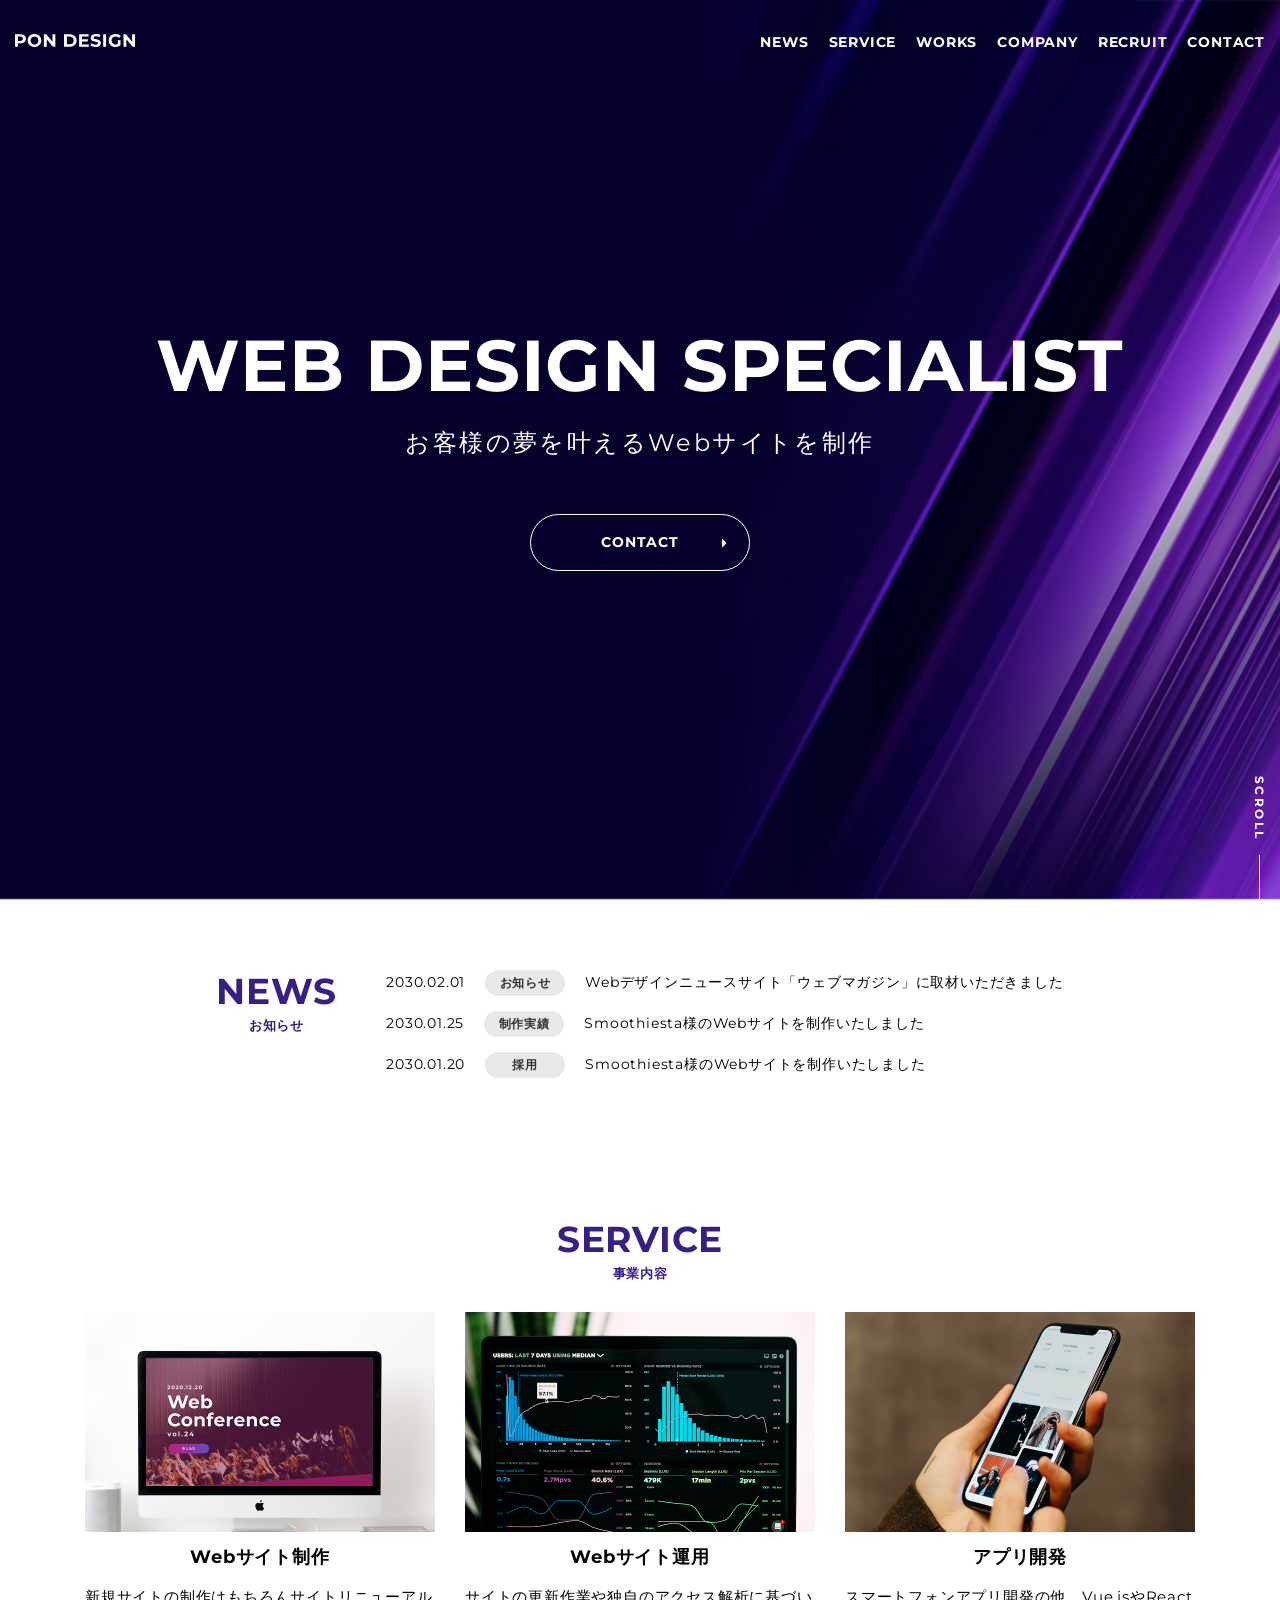
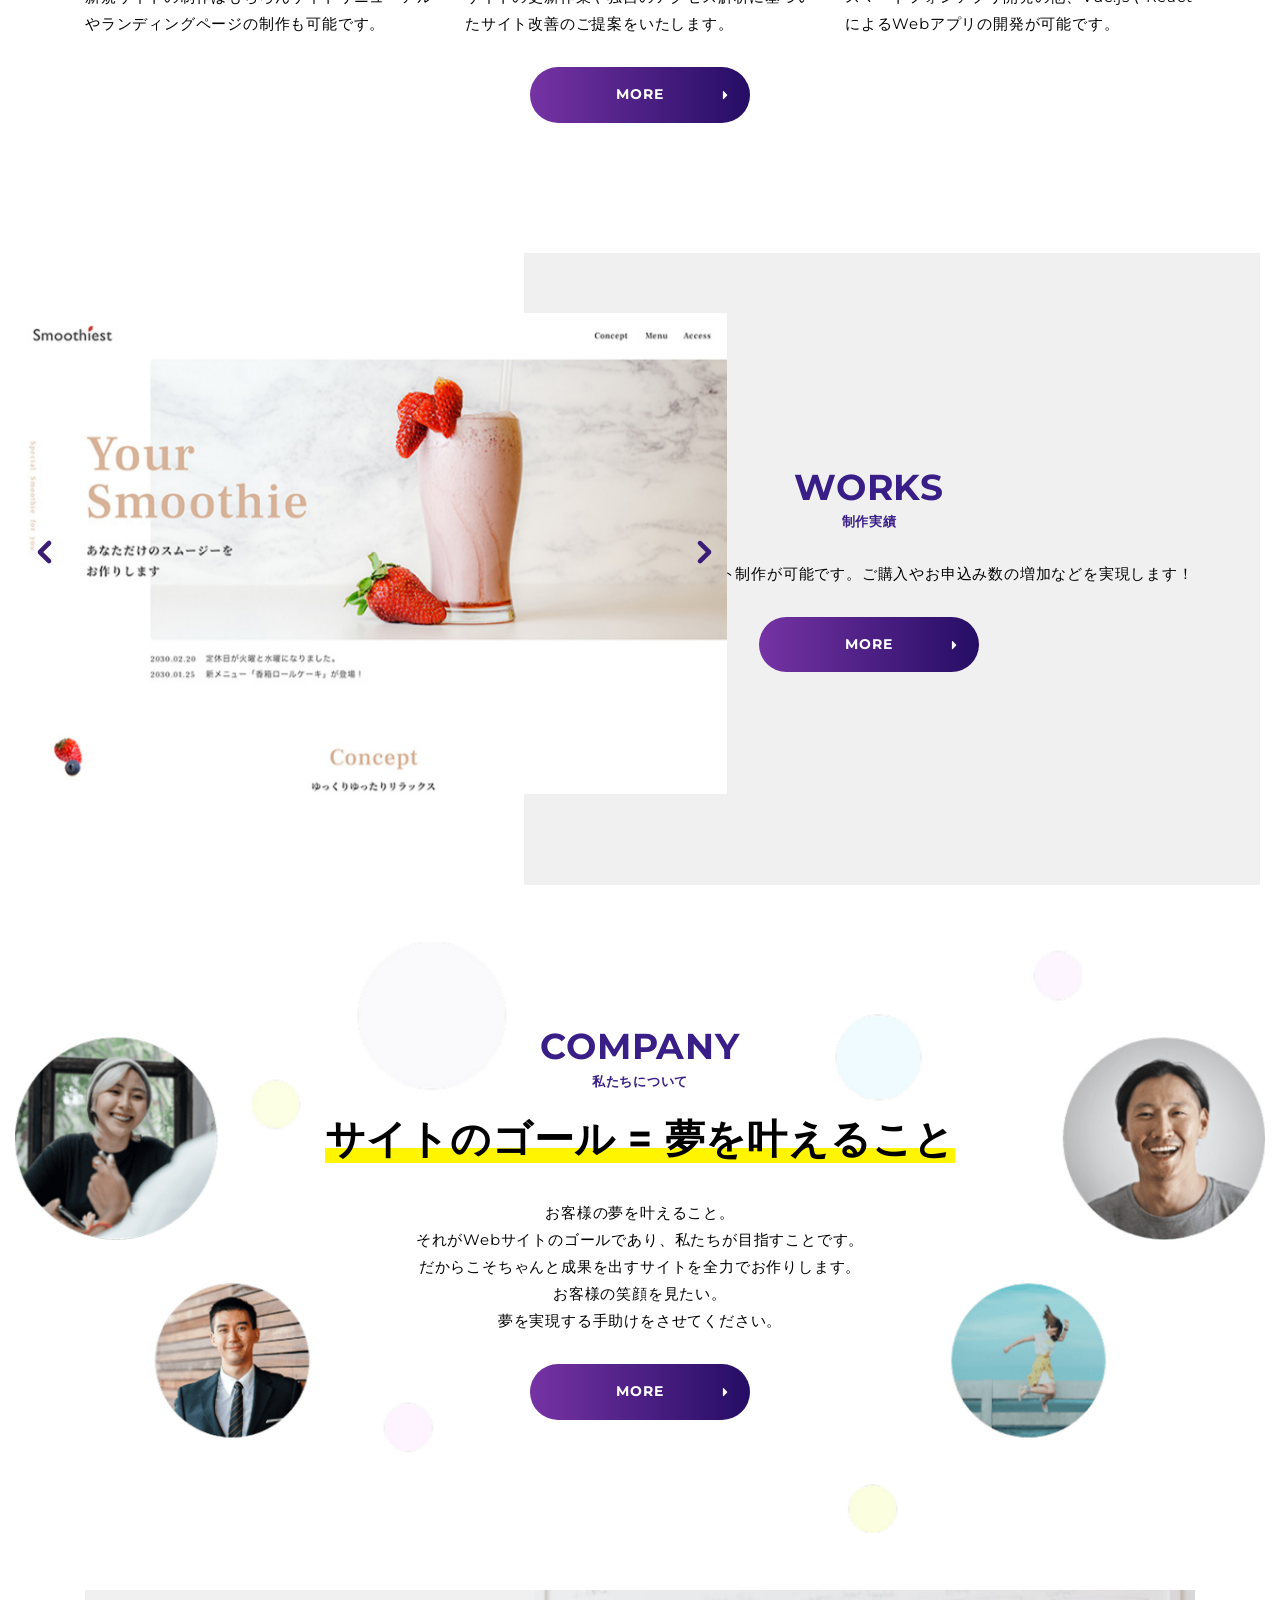
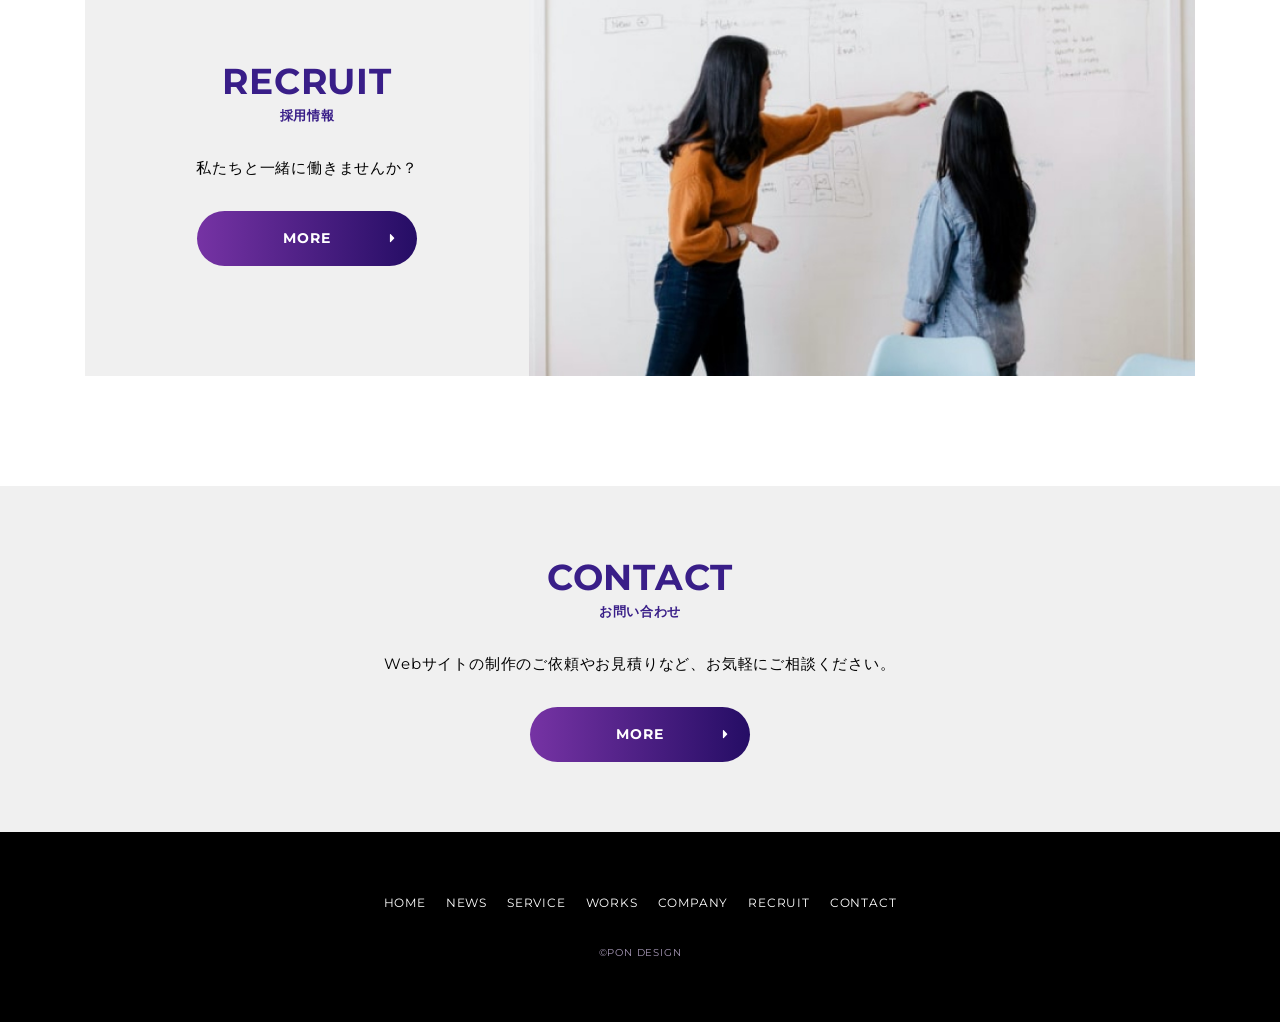
==== index.html @ a24e7101 "first commit" ====
<!DOCTYPE html>
<html lang="ja">

<head>
    <meta charset="UTF-8">
    <meta name="viewport" content="width=device-width, initial-scale=1.0">
    <title>Document</title>
    <link rel="preconnect" href="https://fonts.googleapis.com">
    <link rel="preconnect" href="https://fonts.gstatic.com" crossorigin>
    <link href="https://fonts.googleapis.com/css2?family=Montserrat:ital,wght@0,100..900;1,100..900&display=swap"
        rel="stylesheet">
    <link rel="stylesheet" href="css/style.css">
    <link rel="stylesheet" href="https://cdn.jsdelivr.net/npm/swiper@11/swiper-bundle.min.css">
</head>

<body>
    <header class="p-header l-header">
        <div class="p-header__inner l-inner">
            <div class="p-header__content">
                <div class="p-header__logo">
                    <h1 class="p-logo"><a class="p-logo__link" href="index.html"><img class="p-logo__img"
                                src="img/icon/logo.svg" alt="pon design"></a></h1>
                </div>
                <div class="p-header__global-nav">
                    <nav class="p-header-nav">
                        <ul class="p-header-nav__list">
                            <li class="p-header-nav__item"><a href="" class="p-header-nav__link">news</a></li>
                            <li class="p-header-nav__item"><a href="" class="p-header-nav__link">service</a></li>
                            <li class="p-header-nav__item"><a href="" class="p-header-nav__link">works</a></li>
                            <li class="p-header-nav__item"><a href="" class="p-header-nav__link">company</a></li>
                            <li class="p-header-nav__item"><a href="" class="p-header-nav__link">recruit</a></li>
                            <li class="p-header-nav__item"><a href="" class="p-header-nav__link">contact</a></li>
                        </ul>
                    </nav>
                </div>
                <button type="button" class="c-btn-menu js-btn-menu">
                    <span class="c-btn-menu__line"></span>
                </button>
            </div>
        </div>
    </header>
    <main class="l-content">
        <section class="p-fv">
            <div class="p-fv__inner">
                <h2 class="p-fv__title">web design specialist</h2>
                <p class="p-fv__desc">お客様の夢を叶える<br class="u-sp-only">Webサイトを制作</p>
                <div class="p-fv__link"><a class="c-btn" href="contact.html">contact</a></div>
            </div>
            <span class="p-fv__scroll">scroll</span>
        </section>
        <section class="p-news l-section">
            <div class="p-news__inner l-inner">
                <div class="p-news__heading">
                    <h2 class="c-title-primary">
                        news
                        <span class="c-title-primary__sub">お知らせ</span>
                    </h2>
                </div>
                <ul class="p-news__list">
                    <li class="p-news__item">
                        <a href="news-detail.html" class="p-news__link">
                            <div class="p-news__meta">
                                <time datetime="2030-02-01" class="p-news__time">2030.02.01</time>
                                <span class="p-news__category">お知らせ</span>
                            </div>
                            <h3 class="p-news__title">Webデザインニュースサイト「ウェブマガジン」に取材いただきました</h3>
                        </a>
                    </li>
                    <li class="p-news__item">
                        <a href="news-detail.html" class="p-news__link">
                            <div class="p-news__meta">
                                <time datetime="2030-02-01" class="p-news__time">2030.01.25</time>
                                <span class="p-news__category">制作実績</span>
                            </div>
                            <h3 class="p-news__title">Smoothiesta様のWebサイトを制作いたしました</h3>
                        </a>
                    </li>
                    <li class="p-news__item">
                        <a href="news-detail.html" class="p-news__link">
                            <div class="p-news__meta">
                                <time datetime="2030-02-01" class="p-news__time">2030.01.20</time>
                                <span class="p-news__category">採用</span>
                            </div>
                            <h3 class="p-news__title">Smoothiesta様のWebサイトを制作いたしました</h3>
                        </a>
                    </li>
                </ul>
            </div>
        </section>
        <section class="p-service l-section">
            <div class="p-service__inner l-inner">
                <div class="p-service__heading">
                    <h2 class="c-title-primary">
                        service
                        <span class="c-title-primary__sub">事業内容</span>
                    </h2>
                </div>
                <ul class="p-service__list">
                    <li class="p-service__item">
                        <a href="service-detail.html" class="p-service__link">
                            <div class="p-service__thumb">
                                <img class="c-img p-service__img" src="img/photo/service01.jpg"
                                    alt="制作したWEBサイトが表示されたデスクトップパソコン" width="350" height="220">
                            </div>
                            <div class="p-service__body">
                                <h3 class="p-service__title">Webサイト制作</h3>
                                <p class="p-service__desc">新規サイトの制作はもちろんサイトリニューアルやランディングページの制作も可能です。</p>
                            </div>
                        </a>
                    </li>
                    <li class="p-service__item">
                        <a href="service-detail.html" class="p-service__link">
                            <div class="p-service__thumb">
                                <img class="c-img p-service__img" src="img/photo/service02.jpg"
                                    alt="アクセス解析のグラフやデータが表示された画面" width="350" height="220">
                            </div>
                            <div class="p-service__body">
                                <h3 class="p-service__title">Webサイト運用</h3>
                                <p class="p-service__desc">サイトの更新作業や独自のアクセス解析に基づいたサイト改善のご提案をいたします。</p>
                            </div>
                        </a>
                    </li>
                    <li class="p-service__item">
                        <a href="service-detail.html" class="p-service__link">
                            <div class="p-service__thumb">
                                <img class="c-img p-service__img" src="img/photo/service03.jpg"
                                    alt="スマートフォンでアプリを操作している手元" width="350" height="220">
                            </div>
                            <div class="p-service__body">
                                <h3 class="p-service__title">アプリ開発</h3>
                                <p class="p-service__desc">スマートフォンアプリ開発の他、Vue.jsやReactによるWebアプリの開発が可能です。</p>
                            </div>
                        </a>
                    </li>
                </ul>
                <div class="u-flex-center u-mt-30">
                    <a href="service-list.html" class="c-btn">more</a>
                </div>
            </div>
        </section>
        <section class="p-works l-section">
            <div class="p-works__inner l-inner">
                <div class="p-works__slider-container">
                    <div class="swiper p-works__slider">
                        <div class="swiper-wrapper">
                            <div class="swiper-slide p-works__slide">
                                <img src="img/photo/works-slide01.jpg" alt="スムージストというスムージー専門店のWebサイトのトップページ"
                                    class="c-img p-works__img" width="750" height="510">
                            </div>
                            <div class="swiper-slide p-works__slide">
                                <img src="img/photo/works-slide02.jpg"
                                    alt="総柄のシャツを着用した女性モデルのビジュアルが大きく写る、ラミナというファッションブランド「LAMINA」のWEBサイトのトップページ画面"
                                    class="c-img p-works__img" width="750" height="510">
                            </div>
                            <div class="swiper-slide p-works__slide">
                                <img src="img/photo/works-slide03.jpg" alt="Web Conferenceというイベントの広告サイトの制作実績画面"
                                    class="c-img p-works__img" width="750" height="510">
                            </div>
                        </div>
                        <div class="swiper-button-prev p-works__arrow p-works__arrow--prev"></div>
                        <div class="swiper-button-next p-works__arrow p-works__arrow--next"></div>
                    </div>
                </div>
                <div class="p-works__content">
                    <div class="p-works__content-inner">
                        <div class=" p-works__heading">
                            <h2 class="c-title-primary">
                                works
                                <span class="c-title-primary__sub">制作実績</span>
                            </h2>
                        </div>
                        <div class="p-works__body">
                            <p class="p-works__desc">様々なジャンルのWebサイト制作が可能です。ご購入やお申込み数の増加などを実現します！</p>
                            <div class="u-flex-center u-mt-30">
                                <a href="works-list.html" class="c-btn">more</a>
                            </div>
                        </div>
                    </div>
                </div>
            </div>
        </section>
        <section class="p-company l-section--lg">
            <div class="p-company__inner l-inner--wide">
                <div class="p-company__heading">
                    <h2 class="c-title-primary">company
                        <span class="c-title-primary__sub">私たちについて</span>
                    </h2>
                </div>
                <p class="p-company__goal">サイトのゴール =<br class="u-sp-only"> 夢を叶えること</p>
                <p class="p-company__desc">
                    お客様の夢を叶えること。<br>それがWebサイトのゴールであり、<br class="u-sp-only">私たちが目指すことです。<br>だからこそちゃんと成果を出すサイトを<br
                        class="u-sp-only">全力でお作りします。<br>お客様の笑顔を見たい。<br>夢を実現する手助けをさせてください。
                </p>
                <div class="u-flex-center u-mt-30">
                    <a href="company.html" class="c-btn">more</a>
                </div>
            </div>
        </section>
        <section class="p-recruit l-section">
            <div class="p-recruit__inner l-inner">
                <div class="p-recruit__thumb">
                    <img src="img/photo/recruit.jpg" alt="二人の女性がホワイトボードに書かれているものを見ながら話し合っている" class="c-img" width="345"
                        height="200">
                </div>
                <div class="p-recruit__content">
                    <div class="p-recruit__heading">
                        <h2 class="c-title-primary">
                            recruit
                            <span class="c-title-primary__sub">採用情報</span>
                        </h2>
                    </div>
                    <p class="p-recruit__desc">私たちと一緒に働きませんか？</p>
                    <div class="u-flex-center u-mt-30">
                        <a href="company.html" class="c-btn">more</a>
                    </div>
                </div>
            </div>
        </section>
        <section class="p-contact l-section--lg">
            <div class="p-contact__inner l-inner">
                <div class="p-contact__heading">
                    <h2 class="c-title-primary">
                        contact
                        <span class="c-title-primary__sub">お問い合わせ</span>
                    </h2>
                </div>
                <p class="p-contact__desc">Webサイトの制作のご依頼やお見積りなど、お気軽にご相談ください。</p>
                <div class="u-flex-center u-mt-30">
                    <a href="contact.html" class="c-btn">more</a>
                </div>
            </div>
        </section>
    </main>
    <footer class="p-footer l-footer">
        <div class="p-footer__inner l-inner">
            <nav class="p-footer-nav">
                <ul class="p-footer-nav__list">
                    <li class="p-footer-nav__item"><a href="index.html" class="p-footer-nav__link">home</a></li>
                    <li class="p-footer-nav__item"><a href="news-list.html" class="p-footer-nav__link">news</a></li>
                    <li class="p-footer-nav__item"><a href="service-list.html" class="p-footer-nav__link">service</a>
                    </li>
                    <li class="p-footer-nav__item"><a href="works-list.html" class="p-footer-nav__link">works</a>
                    </li>
                    <li class="p-footer-nav__item"><a href="company.html" class="p-footer-nav__link">company</a>
                    </li>
                    <li class="p-footer-nav__item"><a href="recruit.html" class="p-footer-nav__link">recruit</a>
                    </li>
                    <li class="p-footer-nav__item"><a href="contact.html" class="p-footer-nav__link">contact</a>
                    </li>
                </ul>
            </nav>
            <small class="p-footer__copyright">&copy;pon design</small>
        </div>
    </footer>
    <button type="button" class="c-btn-top js-btn-top"></button>
    <script src="https://code.jquery.com/jquery-3.7.1.min.js"
        integrity="sha256-/JqT3SQfawRcv/BIHPThkBvs0OEvtFFmqPF/lYI/Cxo=" crossorigin="anonymous"></script>
    <script src="https://cdn.jsdelivr.net/npm/swiper@11/swiper-bundle.min.js"></script>
    <script src="js/script.js"></script>
</body>

</html>
---- css/style.css ----
@charset "UTF-8";
.p-fv__scroll::after {
  animation: scroll-line 2.5s cubic-bezier(0.25, 1, 0.5, 1) infinite;
}

@keyframes scroll-line {
  0% {
    clip-path: inset(0 0 100% 0); /* 0%：上端に縮んでいる状態 */
  }
  40% {
    clip-path: inset(0 0 0 0); /* 40%：下まで完全に伸びきった状態 */
  }
  80% {
    clip-path: inset(100% 0 0 0); /* 80%：上の端から追いかけるように消える */
  }
  100% {
    clip-path: inset(100% 0 0 0); /* 100%：次のループまでの静止時間 */
  }
}
body {
  font-family: "Montserrat", "Hiragino Kaku Gothic ProN", "ヒラギノ角ゴ ProN W3", "Helvetica Neue", Arial, sans-serif;
  font-weight: 400;
  letter-spacing: 0.05em;
  overflow-x: hidden;
  box-sizing: border-box;
}

/*! destyle.css v4.0.1 | MIT License | https://github.com/nicolas-cusan/destyle.css */
/* Reset box-model and set borders */
/* ============================================ */
*,
::before,
::after {
  box-sizing: border-box;
  border-style: solid;
  border-width: 0;
  min-width: 0;
}

/* Document */
/* ============================================ */
/**
 * 1. Correct the line height in all browsers.
 * 2. Prevent adjustments of font size after orientation changes in iOS.
 * 3. Remove gray overlay on links for iOS.
 */
html {
  line-height: 1.15; /* 1 */
  -webkit-text-size-adjust: 100%; /* 2 */
  -webkit-tap-highlight-color: transparent; /* 3*/
}

/* Sections */
/* ============================================ */
/**
 * Remove the margin in all browsers.
 */
body {
  margin: 0;
}

/**
 * Render the `main` element consistently in IE.
 */
main {
  display: block;
}

/* Vertical rhythm */
/* ============================================ */
p,
table,
blockquote,
address,
pre,
iframe,
form,
figure,
dl {
  margin: 0;
}

/* Headings */
/* ============================================ */
h1,
h2,
h3,
h4,
h5,
h6 {
  font-size: inherit;
  font-weight: inherit;
  margin: 0;
}

/* Lists (enumeration) */
/* ============================================ */
ul,
ol {
  margin: 0;
  padding: 0;
  list-style: none;
}

/* Lists (definition) */
/* ============================================ */
dt {
  font-weight: bold;
}

dd {
  margin-left: 0;
}

/* Grouping content */
/* ============================================ */
/**
 * 1. Add the correct box sizing in Firefox.
 * 2. Show the overflow in Edge and IE.
 */
hr {
  box-sizing: content-box; /* 1 */
  height: 0; /* 1 */
  overflow: visible; /* 2 */
  border-top-width: 1px;
  margin: 0;
  clear: both;
  color: inherit;
}

/**
 * 1. Correct the inheritance and scaling of font size in all browsers.
 * 2. Correct the odd `em` font sizing in all browsers.
 */
pre {
  font-family: monospace, monospace; /* 1 */
  font-size: inherit; /* 2 */
}

address {
  font-style: inherit;
}

/* Text-level semantics */
/* ============================================ */
/**
 * Remove the gray background on active links in IE 10.
 */
a {
  background-color: transparent;
  text-decoration: none;
  color: inherit;
}

/**
 * 1. Remove the bottom border in Chrome 57-
 * 2. Add the correct text decoration in Chrome, Edge, IE, Opera, and Safari.
 */
abbr[title] {
  text-decoration: underline dotted; /* 2 */
}

/**
 * Add the correct font weight in Chrome, Edge, and Safari.
 */
b,
strong {
  font-weight: bolder;
}

/**
 * 1. Correct the inheritance and scaling of font size in all browsers.
 * 2. Correct the odd `em` font sizing in all browsers.
 */
code,
kbd,
samp {
  font-family: monospace, monospace; /* 1 */
  font-size: inherit; /* 2 */
}

/**
 * Add the correct font size in all browsers.
 */
small {
  font-size: 80%;
}

/**
 * Prevent `sub` and `sup` elements from affecting the line height in
 * all browsers.
 */
sub,
sup {
  font-size: 75%;
  line-height: 0;
  position: relative;
  vertical-align: baseline;
}

sub {
  bottom: -0.25em;
}

sup {
  top: -0.5em;
}

/* Replaced content */
/* ============================================ */
/**
 * Prevent vertical alignment issues.
 */
svg,
img,
embed,
object,
iframe {
  vertical-align: bottom;
}

/* Forms */
/* ============================================ */
/**
 * Reset form fields to make them styleable.
 * 1. Make form elements stylable across systems iOS especially.
 * 2. Inherit text-transform from parent.
 */
button,
input,
optgroup,
select,
textarea {
  -webkit-appearance: none; /* 1 */
  appearance: none;
  vertical-align: middle;
  color: inherit;
  font: inherit;
  background: transparent;
  padding: 0;
  margin: 0;
  border-radius: 0;
  text-align: inherit;
  text-transform: inherit; /* 2 */
}

/**
 * Correct cursors for clickable elements.
 */
button,
[type=button],
[type=reset],
[type=submit] {
  cursor: pointer;
}

button:disabled,
[type=button]:disabled,
[type=reset]:disabled,
[type=submit]:disabled {
  cursor: default;
}

/**
 * Improve outlines for Firefox and unify style with input elements & buttons.
 */
:-moz-focusring {
  outline: auto;
}

select:disabled {
  opacity: inherit;
}

/**
 * Remove padding
 */
option {
  padding: 0;
}

/**
 * Reset to invisible
 */
fieldset {
  margin: 0;
  padding: 0;
  min-width: 0;
}

legend {
  padding: 0;
}

/**
 * Add the correct vertical alignment in Chrome, Firefox, and Opera.
 */
progress {
  vertical-align: baseline;
}

/**
 * Remove the default vertical scrollbar in IE 10+.
 */
textarea {
  overflow: auto;
}

/**
 * Correct the cursor style of increment and decrement buttons in Chrome.
 */
[type=number]::-webkit-inner-spin-button,
[type=number]::-webkit-outer-spin-button {
  height: auto;
}

/**
 * Correct the outline style in Safari.
 */
[type=search] {
  outline-offset: -2px; /* 1 */
}

/**
 * Remove the inner padding in Chrome and Safari on macOS.
 */
[type=search]::-webkit-search-decoration {
  -webkit-appearance: none;
}

/**
 * 1. Correct the inability to style clickable types in iOS and Safari.
 * 2. Fix font inheritance.
 */
::-webkit-file-upload-button {
  -webkit-appearance: button; /* 1 */
  font: inherit; /* 2 */
}

/**
 * Fix appearance for Firefox
 */
[type=number] {
  -moz-appearance: textfield;
}

/**
 * Clickable labels
 */
label[for] {
  cursor: pointer;
}

/* Interactive */
/* ============================================ */
/*
 * Add the correct display in Edge, IE 10+, and Firefox.
 */
details {
  display: block;
}

/*
 * Add the correct display in all browsers.
 */
summary {
  display: list-item;
}

/*
 * Remove outline for editable content.
 */
[contenteditable]:focus {
  outline: auto;
}

/* Tables */
/* ============================================ */
/**
1. Correct table border color inheritance in all Chrome and Safari.
*/
table {
  border-color: inherit; /* 1 */
  border-collapse: collapse;
}

caption {
  text-align: left;
}

td,
th {
  vertical-align: top;
  padding: 0;
}

th {
  text-align: left;
  font-weight: bold;
}

.l-header {
  position: fixed;
  top: 0;
  right: 0;
  left: 0;
  z-index: 10;
  padding: 0.75rem 0;
  background-color: transparent;
  transition: background-color 0.3s ease;
}
@media screen and (min-width: 1024px) {
  .l-header {
    padding: 1.875rem 0;
  }
}
.l-header.is-scrolled {
  background-color: #21054D;
}

.l-footer {
  padding: 3.75rem 0;
  background-color: #000;
}

.l-inner {
  width: min(100% - 1.875rem, 69.375rem);
  margin: 0 auto;
}
.l-inner--wide {
  width: min(100% - 1.875rem, 81.25rem);
  margin: 0 auto;
}

.l-section {
  padding: 2.5rem 0;
}
@media screen and (min-width: 1024px) {
  .l-section {
    padding: 4.375rem 0;
  }
}
.l-section--lg {
  padding: 3.75rem 0;
}
@media screen and (min-width: 1024px) {
  .l-section--lg {
    padding: 4.375rem 0;
  }
}

.c-btn-menu {
  display: flex;
  position: relative;
  align-items: center;
  z-index: 999;
  cursor: pointer;
  background-color: transparent;
  width: 40px;
  height: 40px;
}
@media screen and (min-width: 1024px) {
  .c-btn-menu {
    display: none;
  }
}
.c-btn-menu__line {
  display: block;
  position: relative;
  background-clip: content-box;
  background-color: #fff;
  padding: 0 0.3125rem;
  width: 100%;
  height: 2px;
}
.c-btn-menu__line::before, .c-btn-menu__line::after {
  position: absolute;
  right: 5px;
  left: 5px;
  background-color: #fff;
  height: 2px;
  content: "";
}
.c-btn-menu__line::before {
  top: -8px;
}
.c-btn-menu__line::after {
  bottom: -8px;
}

.c-btn-menu.is-active .c-btn-menu__line {
  background-color: transparent;
}
.c-btn-menu.is-active .c-btn-menu__line::before {
  top: 0;
  transform: rotate(45deg);
}
.c-btn-menu.is-active .c-btn-menu__line::after {
  bottom: 0;
  transform: rotate(-45deg);
}

.c-btn {
  display: block;
  position: relative;
  border-radius: 50px;
  padding: 1.125rem 0;
  width: 220px;
  font-weight: 700;
  font-size: 0.875rem;
  line-height: 1.4;
  text-align: center;
  text-transform: uppercase;
  color: #fff;
  background-image: linear-gradient(to right, #7633A4, #250D65);
}
.c-btn::after {
  position: absolute;
  top: 50%;
  right: 21px;
  transform: translateY(-50%);
  background-image: url(../../../img/icon/right-arrow.svg);
  background-repeat: no-repeat;
  width: 8.41px;
  height: 20px;
  content: "";
}

.c-title-primary {
  display: flex;
  flex-direction: column;
  gap: 0.1875rem;
  margin-bottom: 1.875rem;
  color: #391E88;
  font-weight: 700;
  font-size: 1.875rem;
  line-height: 1.2;
  text-align: center;
  text-transform: uppercase;
}
@media screen and (min-width: 1024px) {
  .c-title-primary {
    font-size: 2.25rem;
    line-height: 1.2;
    letter-spacing: 0.02em;
    gap: 0.3125rem;
  }
}
.c-title-primary__sub {
  font-weight: 700;
  font-size: 0.8125rem;
  line-height: 1.2;
}

.c-img {
  width: 100%;
  height: 100%;
  object-fit: cover;
  vertical-align: middle;
}

.c-btn-top {
  position: fixed;
  bottom: 0.625rem;
  right: 1.25rem;
  z-index: 1;
  width: 3.125rem;
  height: 3.125rem;
  background-color: #ffffff;
  border-radius: 50%;
  border: none;
  cursor: pointer;
  box-shadow: 0 2px 8px rgba(0, 0, 0, 0.15);
  background-image: url(../../../img/icon/solid_arrow-up_15px.svg);
  background-repeat: no-repeat;
  background-position: center;
  opacity: 0;
  visibility: hidden;
  transform: translateY(0.625rem);
  transition: opacity 0.3s, visibility 0.3s, transform 0.3s;
}
.c-btn-top.is-show {
  opacity: 1;
  visibility: visible;
  transform: translateY(0);
}
.c-btn-top:hover {
  transform: translateY(-0.1875rem);
  box-shadow: 0 4px 12px rgba(0, 0, 0, 0.2);
}

.p-fv {
  position: relative;
  background-image: url(../../../img/photo/hero.jpg);
  background-size: cover;
  background-repeat: no-repeat;
  padding-left: 1.875rem;
  min-height: 100dvh;
  color: #fff;
  display: flex;
  justify-content: center;
  align-items: center;
}
@media screen and (min-width: 1024px) {
  .p-fv {
    background-image: url(../../../img/photo/hero-cp.jpg);
    padding: 0rem;
  }
}
.p-fv__inner {
  display: flex;
  justify-content: center;
  align-items: center;
  flex-direction: column;
}
.p-fv__title {
  font-weight: bold;
  font-size: 2.5rem;
  line-height: 1.1;
  text-transform: uppercase;
}
@media screen and (min-width: 1024px) {
  .p-fv__title {
    font-size: 4.5rem;
    line-height: 1;
  }
}
.p-fv__desc {
  margin-top: 1.25rem;
  margin-bottom: 1.875rem;
  font-size: 1rem;
  line-height: 1.8;
  letter-spacing: 0.1em;
}
@media screen and (min-width: 1024px) {
  .p-fv__desc {
    font-size: 1.5rem;
    line-height: 1.8;
    margin-bottom: 3.125rem;
  }
}
.p-fv__link .c-btn {
  border: 1px solid white;
  background-image: none;
}
.p-fv__scroll {
  position: absolute;
  right: 15px;
  bottom: 60px;
  font-weight: bold;
  font-size: 0.75rem;
  line-height: 1;
  letter-spacing: 0.2em;
  writing-mode: vertical-lr;
  text-transform: uppercase;
}
.p-fv__scroll::after {
  content: "";
  position: absolute;
  top: calc(100% + 15px);
  right: 5px;
  width: 1px;
  height: 50px;
  background-color: #fff;
}

.p-news__inner {
  width: min(100% - 1.875rem, 53.0625rem);
}
@media screen and (min-width: 1024px) {
  .p-news__inner {
    display: flex;
    justify-content: center;
    gap: 3.125rem;
  }
}
.p-news__list {
  display: flex;
  flex-direction: column;
  gap: 1.875rem;
}
@media screen and (min-width: 1024px) {
  .p-news__list {
    gap: 0.9375rem;
  }
}
@media screen and (min-width: 1024px) {
  .p-news__link {
    display: flex;
    gap: 1.25rem;
  }
}
.p-news__meta {
  display: flex;
  align-items: center;
  gap: 1.3125rem;
  margin-bottom: 0.3125rem;
}
@media screen and (min-width: 1024px) {
  .p-news__meta {
    margin-bottom: 0;
    gap: 1.25rem;
  }
}
.p-news__time {
  font-weight: 400;
  font-size: 0.875rem;
  line-height: 1.8;
}
.p-news__category {
  display: flex;
  justify-content: center;
  align-items: center;
  border-radius: 20px;
  background-color: #e8e8e8;
  width: 5rem;
  height: 1.5rem;
  color: #333333;
  font-weight: 700;
  font-size: 0.6875rem;
  line-height: 1.8;
}
@media screen and (min-width: 1024px) {
  .p-news__category {
    height: 1.625rem;
    font-size: 0.75rem;
    line-height: 1.8;
  }
}
.p-news__title {
  font-size: 0.875rem;
  line-height: 1.8;
}

.p-service__list {
  display: grid;
  grid-template-columns: repeat(1, 1fr);
  gap: 2.5rem;
}
@media screen and (min-width: 768px) {
  .p-service__list {
    gap: 1.875rem;
    grid-template-columns: repeat(2, 1fr);
  }
}
@media screen and (min-width: 1024px) {
  .p-service__list {
    grid-template-columns: repeat(3, 1fr);
  }
}
.p-service__thumb {
  aspect-ratio: 350/220;
  width: 100%;
  overflow: hidden;
}
.p-service__title {
  margin-top: 0.9375rem;
  margin-bottom: 0.625rem;
  font-weight: 700;
  font-size: 1.125rem;
  line-height: 1.2;
  text-align: center;
}
@media screen and (min-width: 1024px) {
  .p-service__title {
    font-size: 1.125rem;
    line-height: 1.2;
    margin-bottom: 0.9375rem;
  }
}
.p-service__desc {
  font-size: 0.875rem;
  line-height: 1.7857142857;
}
@media screen and (min-width: 1024px) {
  .p-service__desc {
    font-size: 0.9375rem;
    line-height: 1.8;
  }
}

.p-works {
  padding-top: 1.875rem;
  padding-bottom: 0;
}
@media screen and (min-width: 768px) {
  .p-works {
    padding-top: 3.75rem;
    padding-bottom: 2.5rem;
  }
}
.p-works__inner {
  width: min(100% - 2.5rem, 81.25rem);
}
@media screen and (min-width: 768px) {
  .p-works__inner {
    display: flex;
  }
}
.p-works__content {
  position: relative;
  z-index: 1;
  background-color: #F0F0F0;
  padding-top: 7.4125rem;
  padding-bottom: 3.778125rem;
}
@media screen and (min-width: 768px) {
  .p-works__content {
    width: 60%;
    padding: 8.75rem 0;
    padding-right: 1.25rem;
  }
}
@media screen and (min-width: 1024px) {
  .p-works__content {
    padding: 13.3125rem 0;
    padding-right: 2.875rem;
  }
}
.p-works__content::before {
  position: absolute;
  top: 0;
  bottom: 0;
  left: 50%;
  transform: translateX(-50%);
  z-index: -1;
  background-color: #F0F0F0;
  width: 100vw;
  content: "";
}
@media screen and (min-width: 768px) {
  .p-works__content::before {
    background-color: transparent;
  }
}
.p-works__desc {
  font-size: 0.875rem;
  line-height: 1.8;
}
@media screen and (min-width: 1024px) {
  .p-works__desc {
    font-size: 0.9375rem;
    line-height: 1.8;
  }
}
.p-works__slider-container {
  position: relative;
  z-index: 2;
  margin-bottom: -5rem;
}
@media screen and (min-width: 768px) {
  .p-works__slider-container {
    width: 57.7%;
    margin-right: -12.6875rem;
    margin-top: 3.75rem;
  }
}
.p-works__slider {
  position: relative;
  aspect-ratio: 750/510;
  width: 100%;
  overflow: hidden;
}
.p-works__arrow {
  color: #3b1d75 !important;
}
.p-works__arrow::after {
  -webkit-text-stroke: 2.5px #3b1d75;
  font-weight: 900;
  font-size: 1.25rem !important;
}
.p-works__pagination {
  display: flex;
  right: 0 !important;
  bottom: -0.9375rem !important;
  left: auto !important;
  gap: 0.75rem;
  width: auto !important;
}
.p-works__pagination .swiper-pagination-bullet-active {
  background: #3b1d75 !important;
}
.p-works__pagination .swiper-pagination-bullet {
  margin: 0 !important;
  width: 0.5rem;
  height: 0.5rem;
}

.p-company {
  position: relative;
  background-image: url(../../../img/photo/company-bg-sp.png);
}
@media screen and (min-width: 1024px) {
  .p-company {
    padding-top: 6.25rem;
    padding-bottom: 8.125rem;
    background-image: none;
  }
}
.p-company::before {
  background-image: none;
}
@media screen and (min-width: 1024px) {
  .p-company::before {
    position: absolute;
    top: 0;
    right: 0;
    bottom: 0;
    left: 0;
    z-index: 0;
    margin: 0 auto;
    background-image: url(../../../img/photo/company-bg-cp.jpg);
    background-position: center;
    background-size: contain;
    background-repeat: no-repeat;
    width: min(100% - 1.875rem, 81.25rem);
    content: "";
  }
}
.p-company__inner {
  position: relative;
  z-index: 1;
  text-align: center;
}
.p-company__goal {
  display: inline;
  background: linear-gradient(transparent 70%, #FFF500 50%);
  -webkit-box-decoration-break: clone;
  font-weight: 700;
  font-size: 2rem;
  line-height: 1.5;
}
@media screen and (min-width: 1024px) {
  .p-company__goal {
    font-size: 2.5rem;
    line-height: 1;
  }
}
.p-company__desc {
  margin-top: 2.5rem;
  font-weight: 400;
  font-size: 0.875rem;
  line-height: 1.8;
}
@media screen and (min-width: 1024px) {
  .p-company__desc {
    font-size: 0.9375rem;
    line-height: 1.8;
  }
}

.p-recruit {
  padding-top: 1.875rem;
}
@media screen and (min-width: 1024px) {
  .p-recruit {
    padding-top: 2.5rem;
    padding-bottom: 6.875rem;
  }
}
@media screen and (min-width: 768px) {
  .p-recruit__inner {
    display: flex;
    flex-direction: row-reverse;
  }
}
.p-recruit__thumb {
  aspect-ratio: 345/200;
  overflow: hidden;
}
@media screen and (min-width: 768px) {
  .p-recruit__thumb {
    width: 60%;
  }
}
.p-recruit__content {
  background-color: #F0F0F0;
  padding: 4.375rem 0;
}
@media screen and (min-width: 768px) {
  .p-recruit__content {
    flex: 1;
  }
}
.p-recruit__desc {
  font-size: 0.875rem;
  line-height: 1.8;
  font-weight: 400;
  text-align: center;
}
@media screen and (min-width: 768px) {
  .p-recruit__desc {
    font-size: 0.9375rem;
    line-height: 1.8;
  }
}

.p-contact {
  background-color: #f0f0f0;
}
.p-contact__desc {
  font-size: 0.875rem;
  line-height: 1.8;
  font-weight: 400;
  text-align: center;
}
@media screen and (min-width: 1024px) {
  .p-contact__desc {
    font-size: 0.9375rem;
    line-height: 1.8;
  }
}

.p-header__inner {
  width: min(100% - 1.875rem, 86.25rem);
}
.p-header__content {
  display: flex;
  justify-content: space-between;
  align-items: center;
}
.p-header__logo {
  width: 7.5rem;
  height: 0.81rem;
}
@media screen and (min-width: 1024px) {
  .p-header__logo {
    width: 10.0575rem;
    height: 1.08625rem;
  }
}
.p-header__global-nav {
  position: fixed;
  top: 0;
  right: 0;
  bottom: 0;
  left: 0;
  transform: translateY(-100%);
  z-index: 2;
  transition: transform 0.3s ease;
}
@media screen and (min-width: 1024px) {
  .p-header__global-nav {
    position: static;
    transform: translateY(0);
  }
}
.p-header__global-nav.is-active {
  transform: translateY(0);
}

.p-logo__img {
  display: block;
}

.p-header-nav {
  display: flex;
  justify-content: center;
  align-items: center;
  background-image: linear-gradient(135deg, #7633a4, #250d65);
  background-size: cover;
  width: 100%;
  height: 100%;
}
@media screen and (min-width: 1024px) {
  .p-header-nav {
    background-image: none;
  }
}
.p-header-nav__list {
  flex-direction: column;
  gap: 1.25rem;
  color: #fff;
  display: flex;
  justify-content: center;
  align-items: center;
}
@media screen and (min-width: 1024px) {
  .p-header-nav__list {
    flex-direction: row;
  }
}
.p-header-nav__link {
  font-weight: 700;
  font-size: 1rem;
  line-height: 1.8;
  text-transform: uppercase;
}
@media screen and (min-width: 1024px) {
  .p-header-nav__link {
    font-size: 0.875rem;
    line-height: 1.8;
  }
}
.p-header-nav__link::hover {
  border-bottom: 2px solid #fff;
}

.p-footer__inner {
  width: min(100% - 3.75rem, 57.625rem);
}
.p-footer__copyright {
  display: block;
  text-align: center;
  font-size: 0.625rem;
  line-height: 1.8;
  color: #A798B7;
  text-transform: uppercase;
}

.p-footer-nav__list {
  display: flex;
  flex-wrap: wrap;
  gap: 10px;
  font-size: 0.75rem;
  line-height: 1;
  margin-bottom: 1.875rem;
  color: #fff;
  text-transform: uppercase;
}
@media screen and (min-width: 576px) {
  .p-footer-nav__list {
    justify-content: center;
  }
}
.p-footer-nav__link {
  display: inline-block;
  padding: 5px;
}

.u-flex-center {
  display: flex !important;
  justify-content: center !important;
}

.u-mt-30 {
  margin-top: 1.875rem !important;
}

.u-text-center {
  text-align: center;
}

.u-sp-only {
  display: block !important;
}
@media screen and (min-width: 768px) {
  .u-sp-only {
    display: none !important;
  }
}/*# sourceMappingURL=style.css.map */
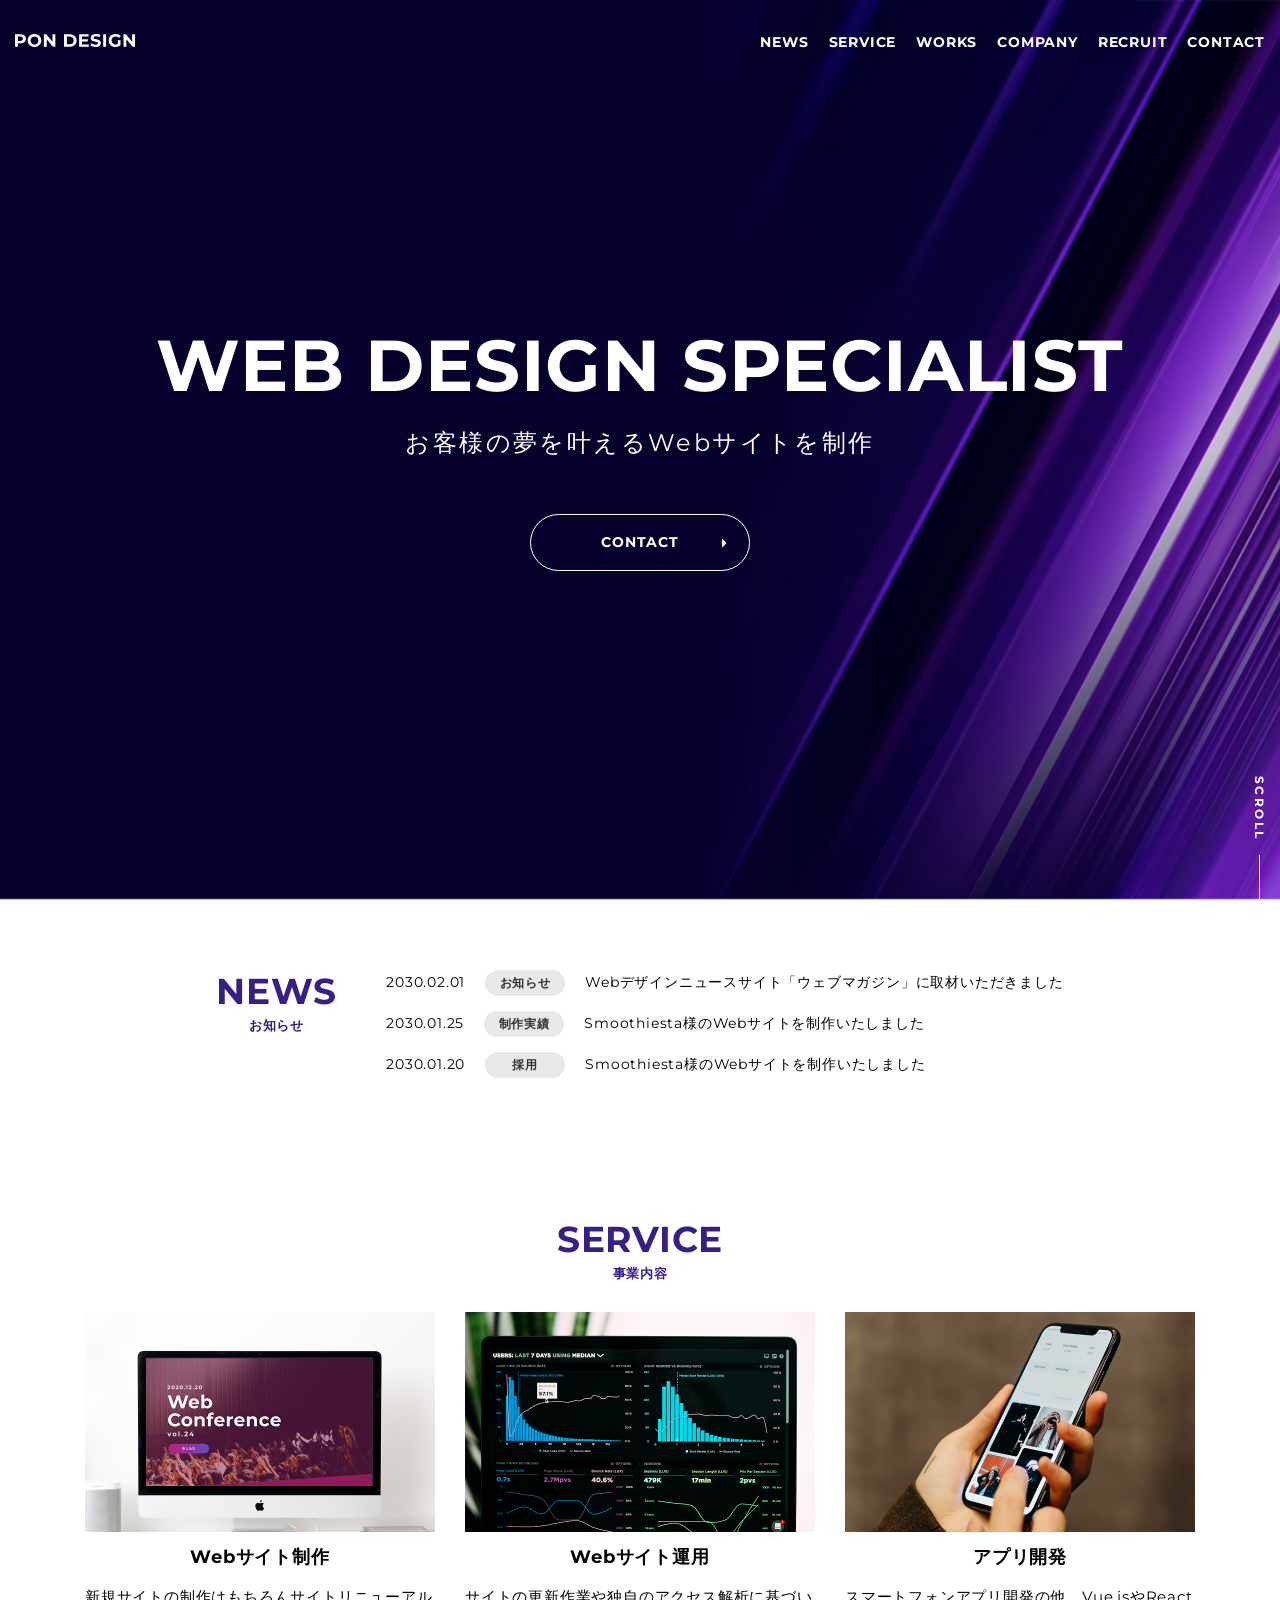
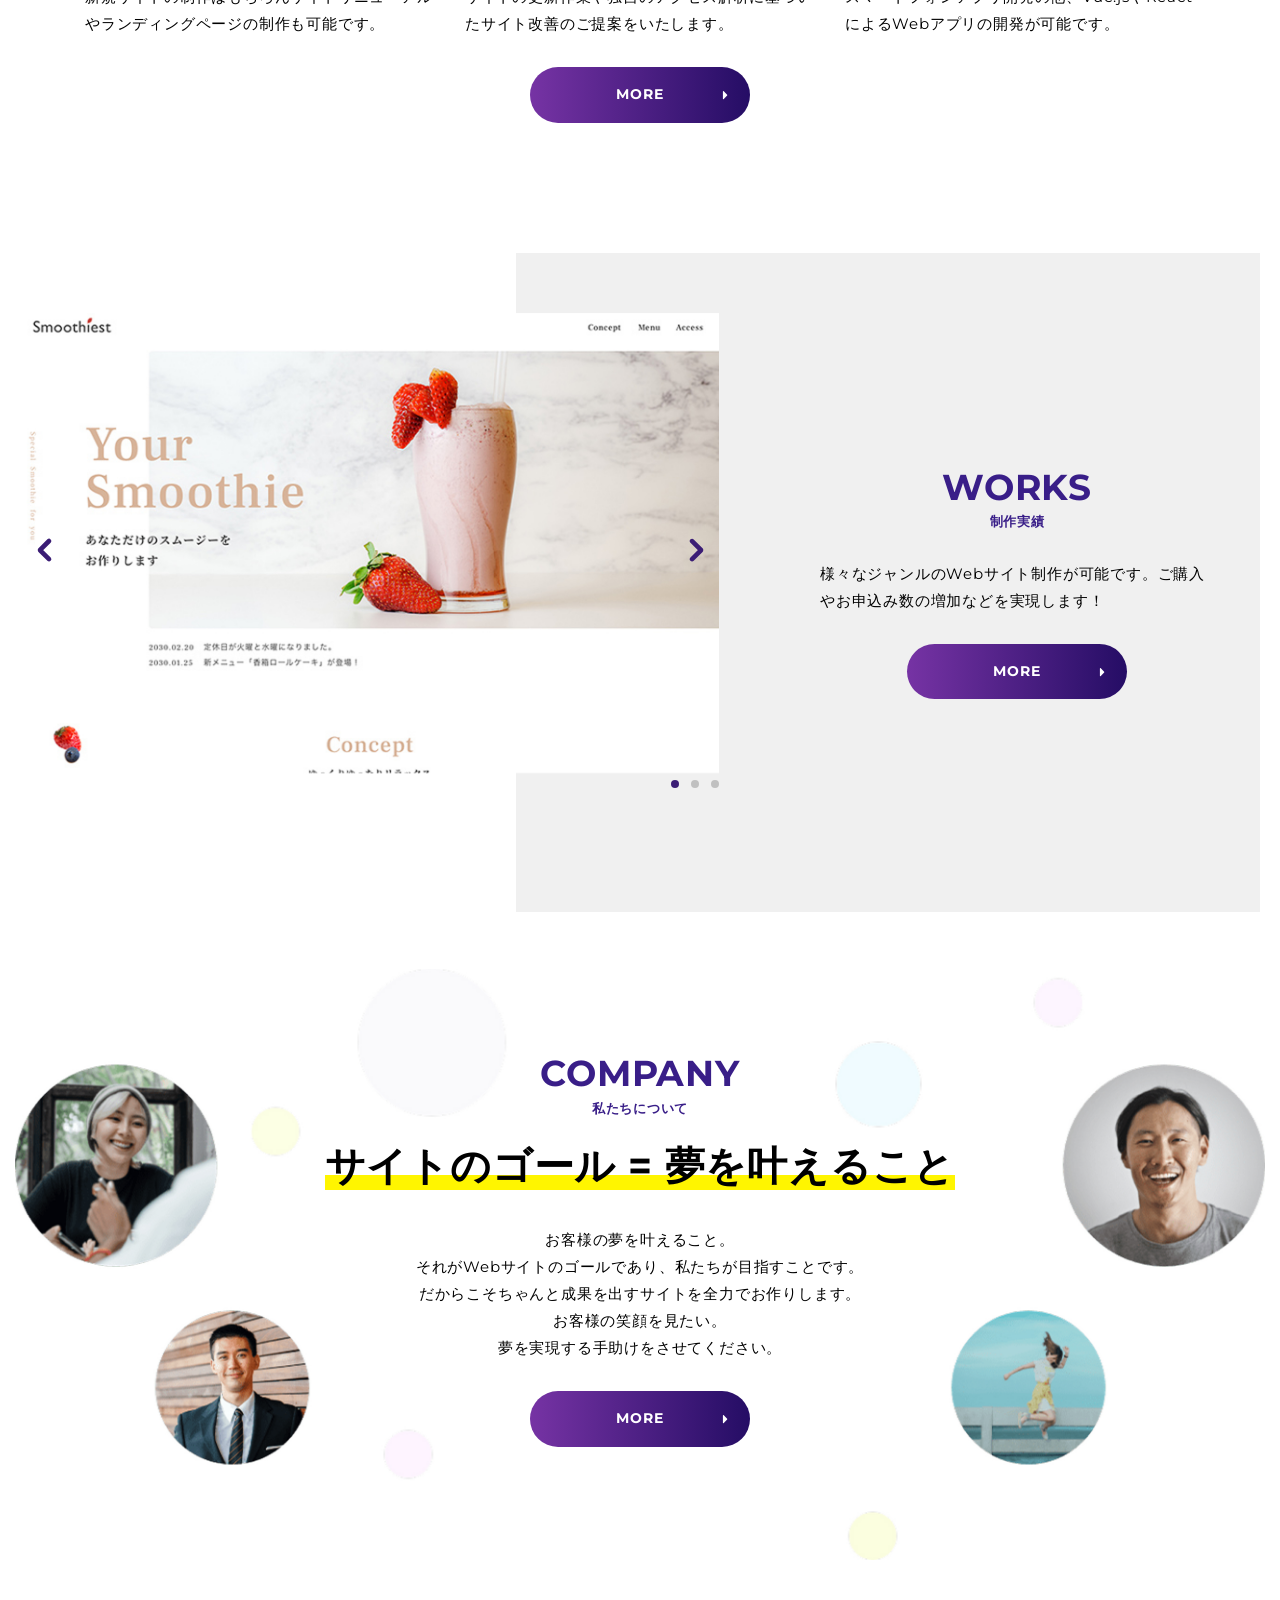
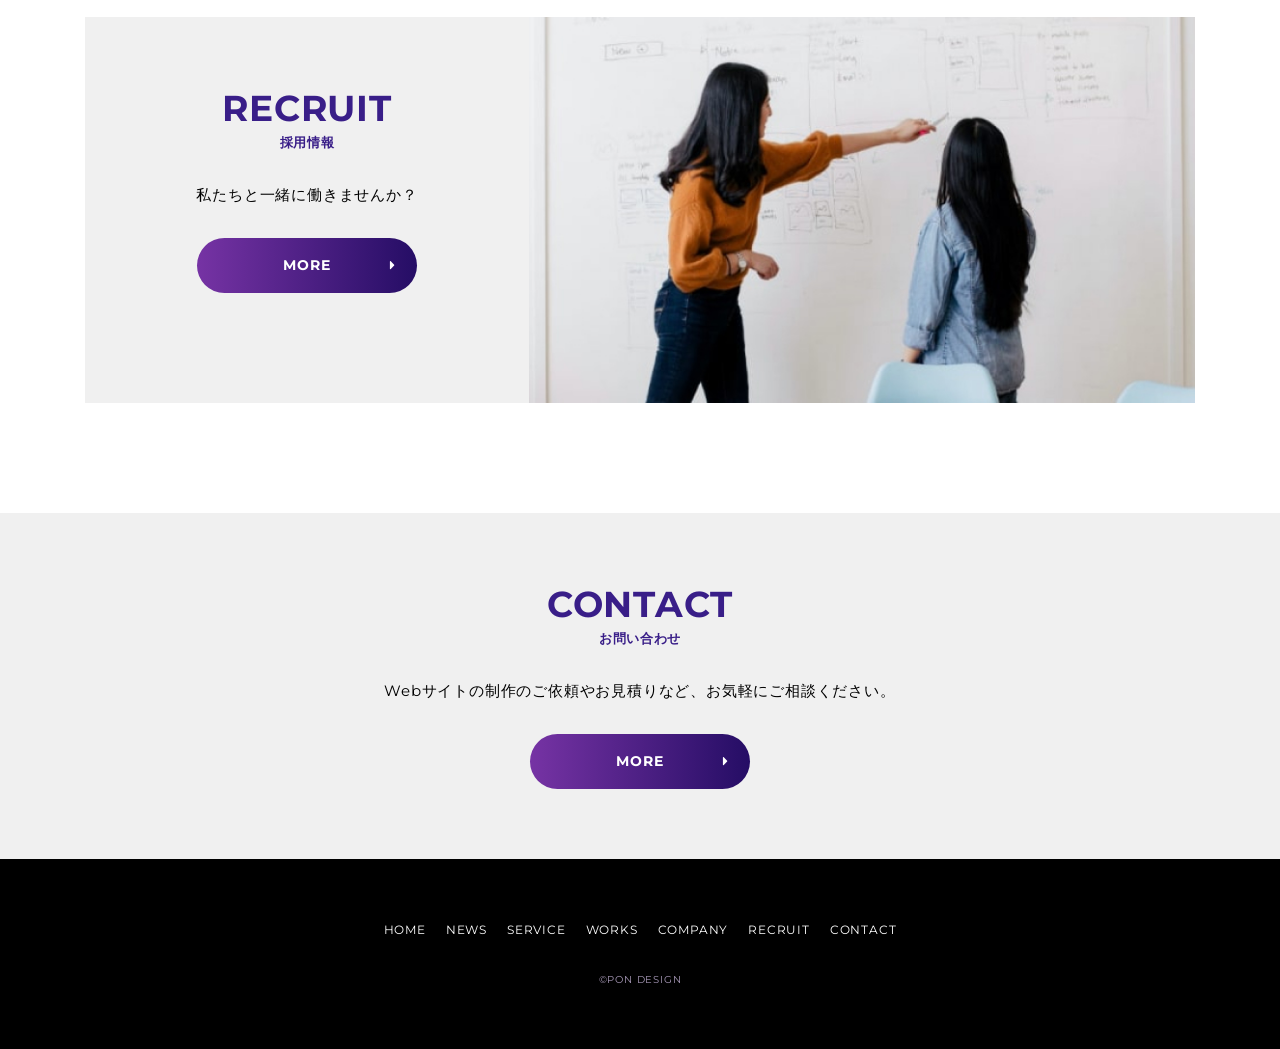
==== commit b469e864: "worksレスポンシブ崩れ改修" ====
--- a/index.html
+++ b/index.html
@@ -159,6 +159,7 @@
                         </div>
                         <div class="swiper-button-prev p-works__arrow p-works__arrow--prev"></div>
                         <div class="swiper-button-next p-works__arrow p-works__arrow--next"></div>
+                        <div class="swiper-pagination p-works__pagination"></div>
                     </div>
                 </div>
                 <div class="p-works__content">
--- a/css/style.css
+++ b/css/style.css
@@ -795,6 +795,7 @@
 @media screen and (min-width: 768px) {
   .p-works__inner {
     display: flex;
+    justify-content: space-between;
   }
 }
 .p-works__content {
@@ -803,17 +804,26 @@
   background-color: #F0F0F0;
   padding-top: 7.4125rem;
   padding-bottom: 3.778125rem;
+  flex-shrink: 0;
 }
 @media screen and (min-width: 768px) {
   .p-works__content {
     width: 60%;
     padding: 8.75rem 0;
-    padding-right: 1.25rem;
-  }
-}
-@media screen and (min-width: 1024px) {
+    padding-left: 13.75rem;
+    padding-right: 0.9375rem;
+  }
+}
+@media screen and (min-width: 1024px) {
+  .p-works__content {
+    padding-top: 10rem;
+    padding-bottom: 10rem;
+  }
+}
+@media screen and (min-width: 1280px) {
   .p-works__content {
     padding: 13.3125rem 0;
+    padding-left: 19rem;
     padding-right: 2.875rem;
   }
 }
@@ -830,7 +840,7 @@
 }
 @media screen and (min-width: 768px) {
   .p-works__content::before {
-    background-color: transparent;
+    content: none;
   }
 }
 .p-works__desc {
@@ -855,12 +865,19 @@
     margin-top: 3.75rem;
   }
 }
+.p-works .swiper {
+  padding-bottom: 0.9375rem;
+}
 .p-works__slider {
   position: relative;
   aspect-ratio: 750/510;
   width: 100%;
   overflow: hidden;
 }
+.p-works__slider .swiper-wrapper {
+  aspect-ratio: 750/510;
+  width: 100%;
+}
 .p-works__arrow {
   color: #3b1d75 !important;
 }
@@ -872,7 +889,7 @@
 .p-works__pagination {
   display: flex;
   right: 0 !important;
-  bottom: -0.9375rem !important;
+  bottom: 0 !important;
   left: auto !important;
   gap: 0.75rem;
   width: auto !important;
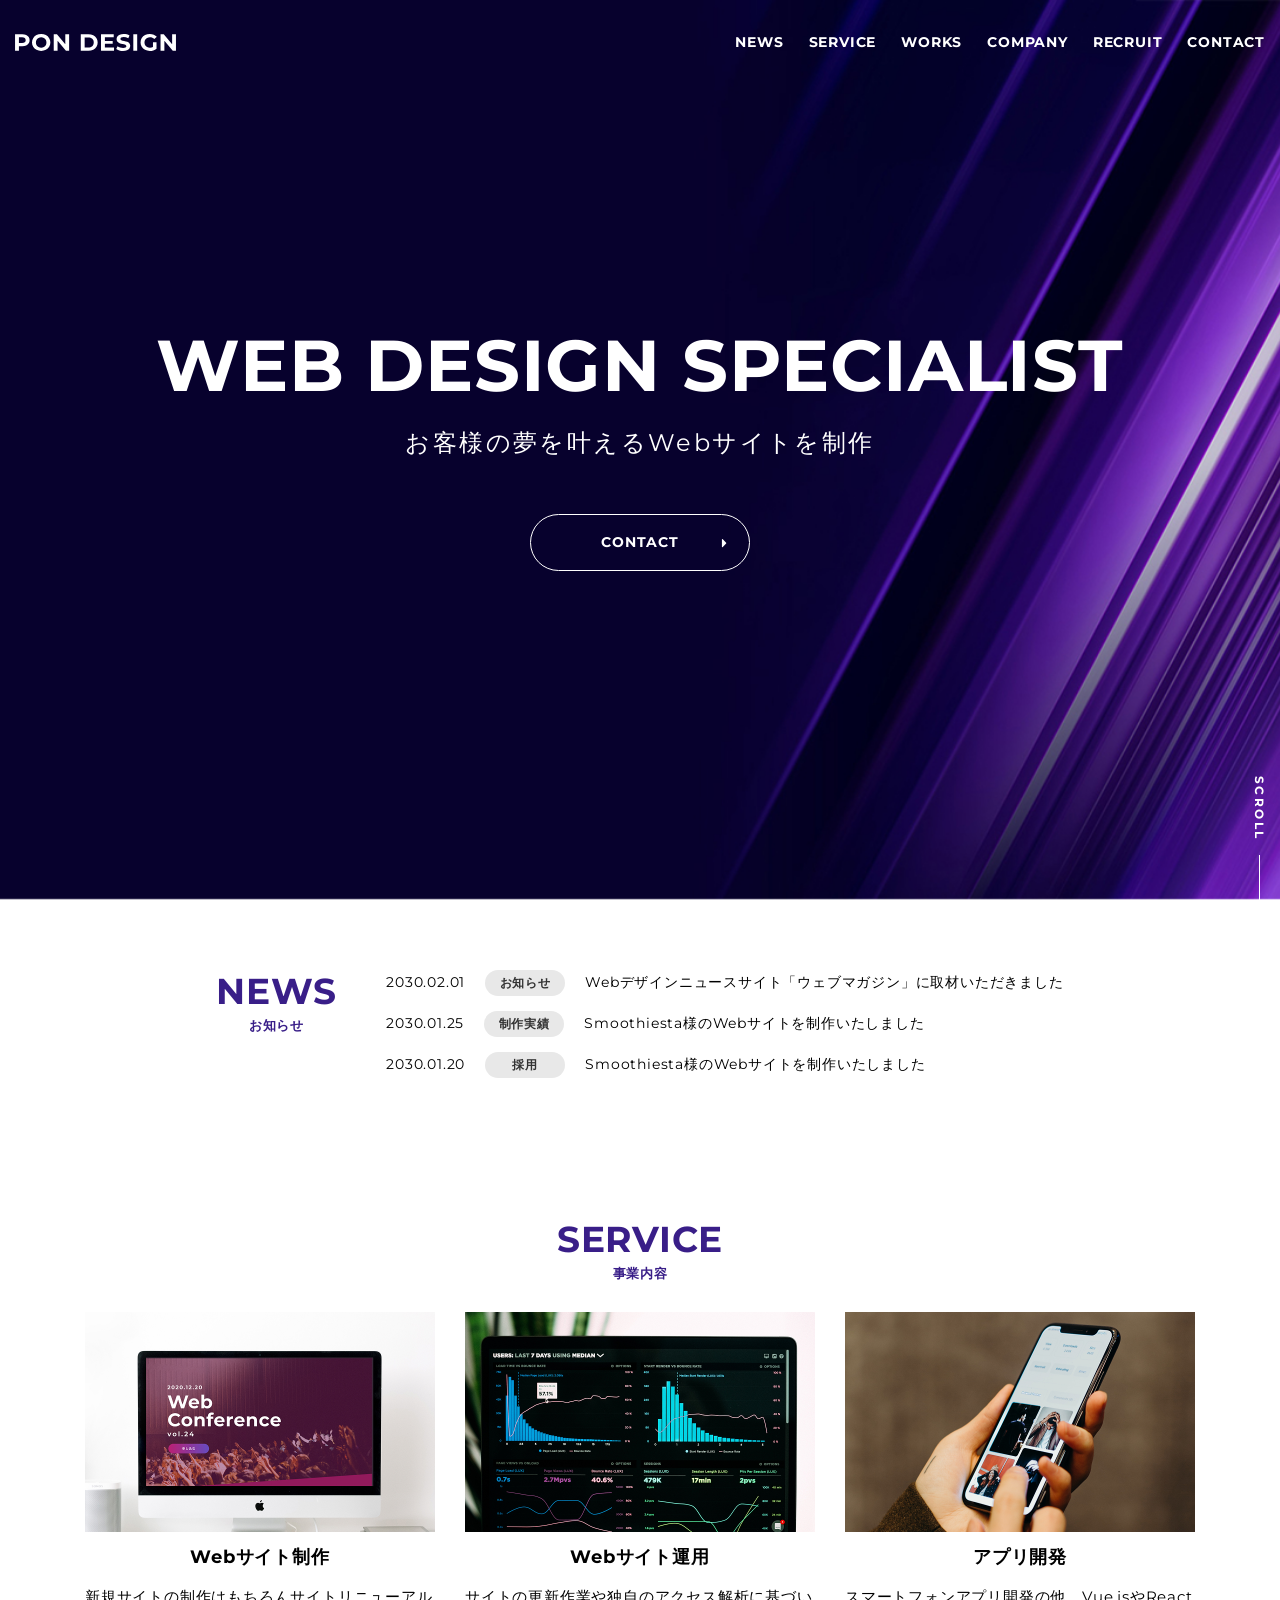
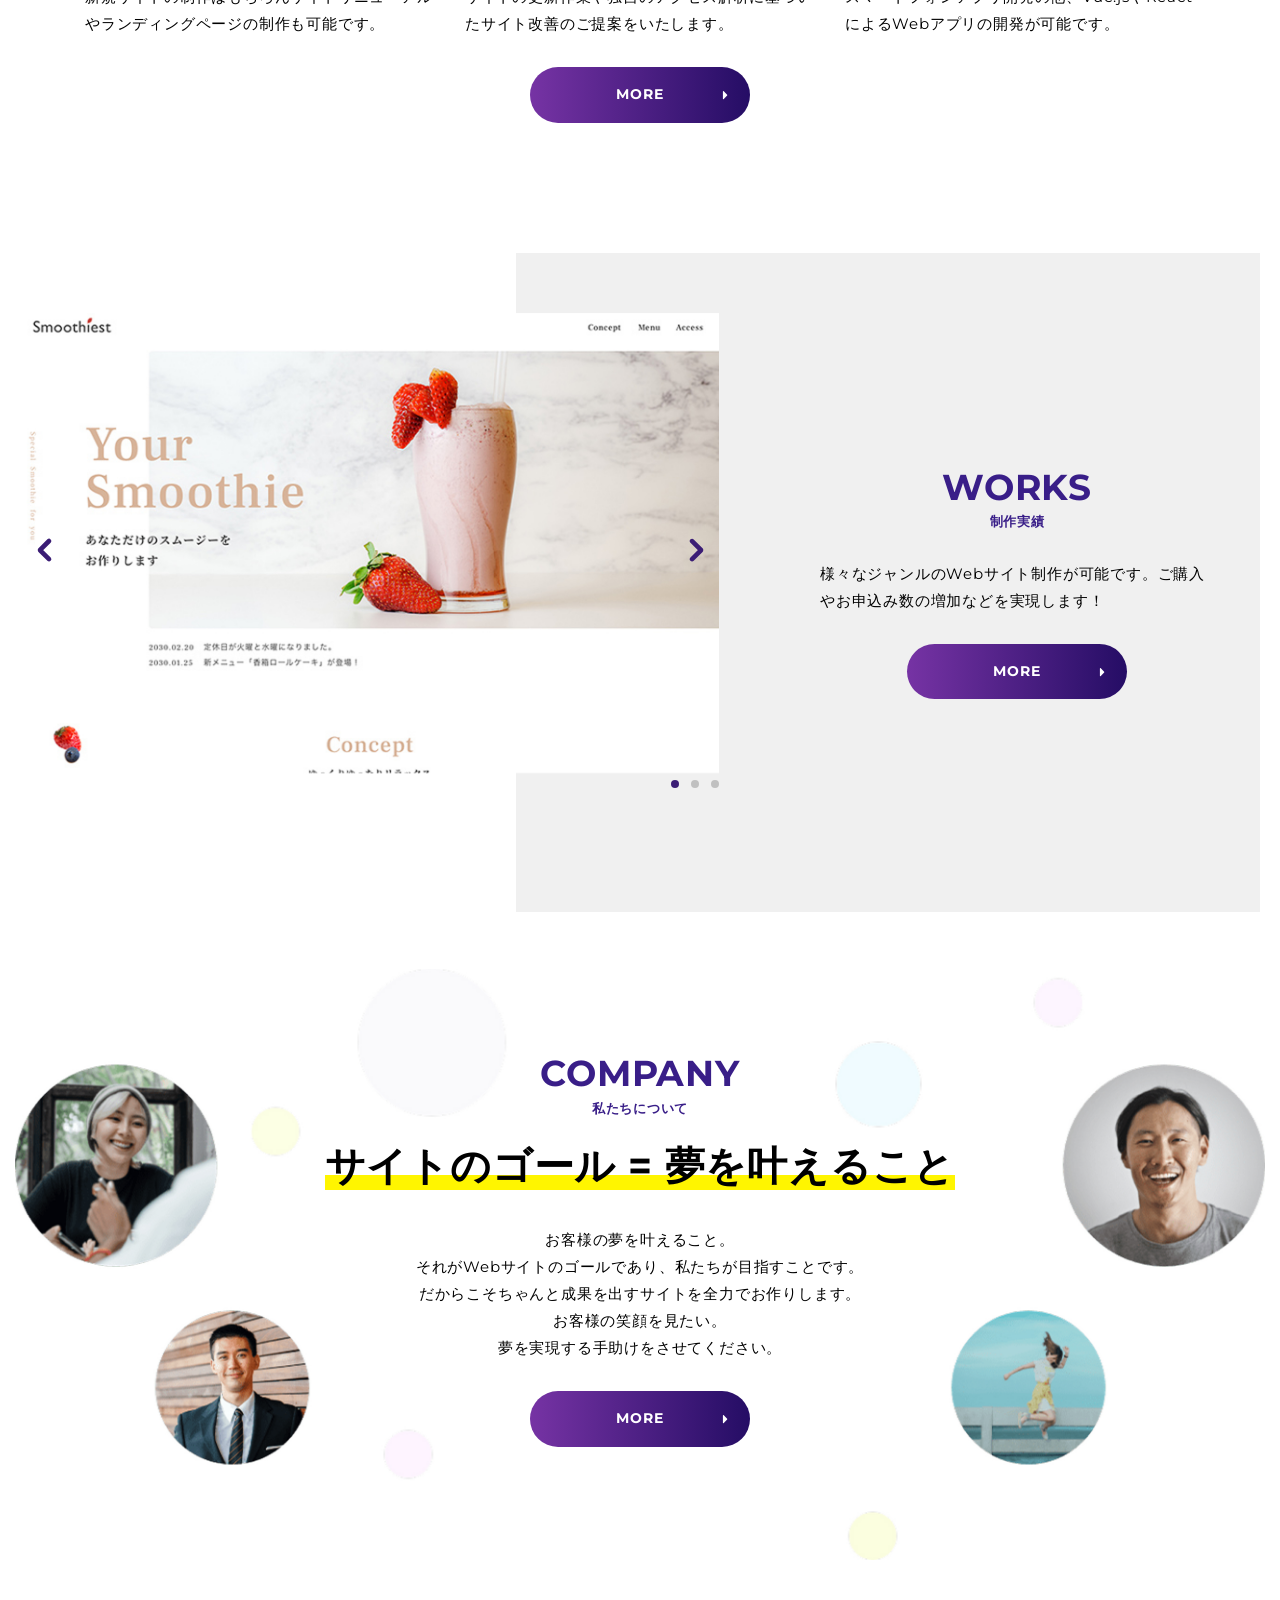
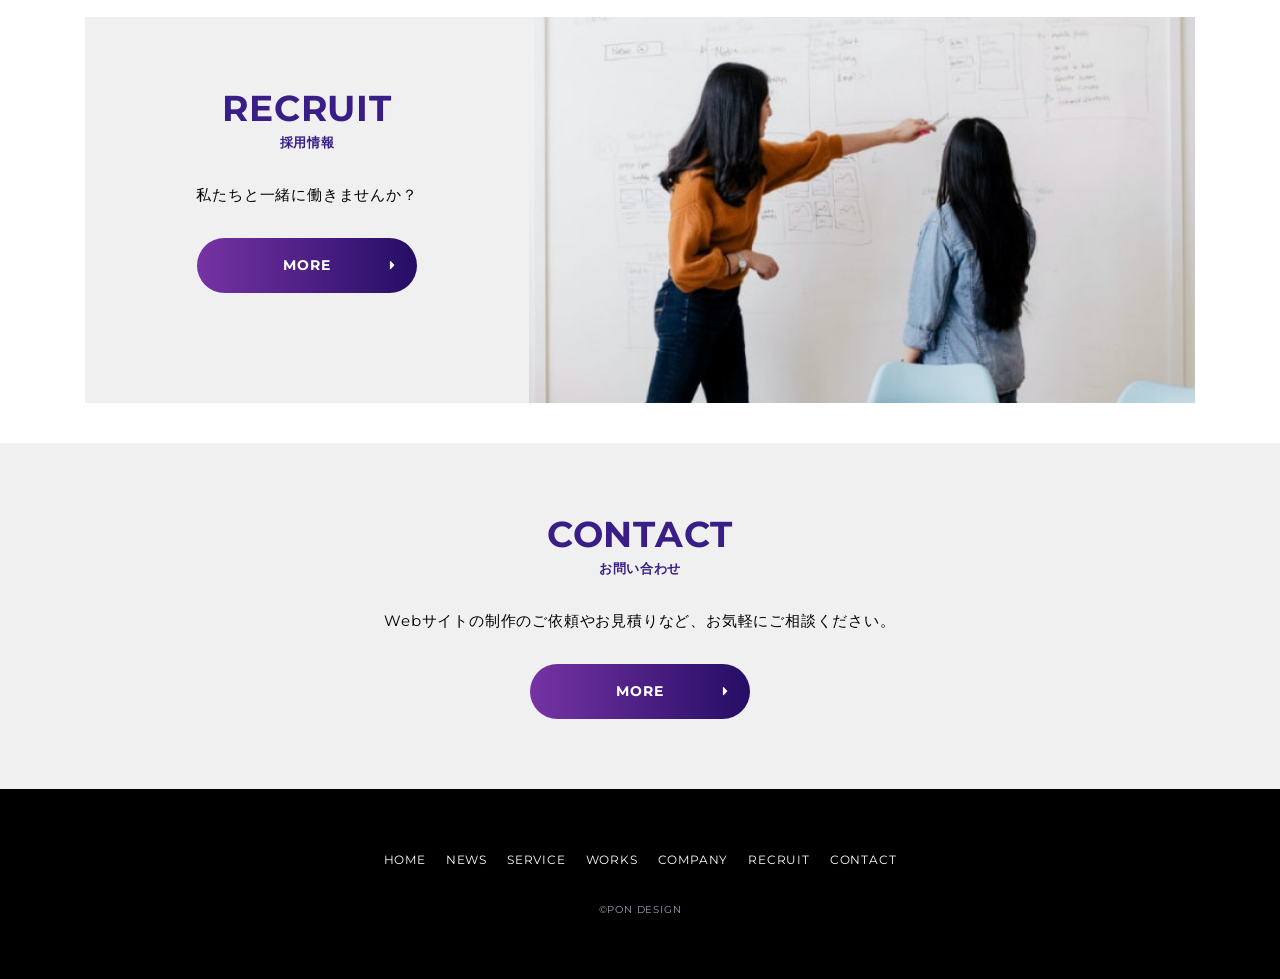
==== commit d0cff269: "serviceとnews完成" ====
--- a/index.html
+++ b/index.html
@@ -17,36 +17,44 @@
     <header class="p-header l-header">
         <div class="p-header__inner l-inner">
             <div class="p-header__content">
-                <div class="p-header__logo">
-                    <h1 class="p-logo"><a class="p-logo__link" href="index.html"><img class="p-logo__img"
-                                src="img/icon/logo.svg" alt="pon design"></a></h1>
-                </div>
-                <div class="p-header__global-nav">
-                    <nav class="p-header-nav">
+                <div class="p-header-logo">
+                    <a class="p-header-logo__link" href="index.html">
+                        <img class="p-header-logo__img c-img" src="img/icon/logo.svg" alt="pon design">
+                    </a>
+                </div>
+                <div class="p-header__nav-wrap">
+                    <nav class="p-header-nav" aria-label="グローバルナビゲーション">
                         <ul class="p-header-nav__list">
-                            <li class="p-header-nav__item"><a href="" class="p-header-nav__link">news</a></li>
-                            <li class="p-header-nav__item"><a href="" class="p-header-nav__link">service</a></li>
-                            <li class="p-header-nav__item"><a href="" class="p-header-nav__link">works</a></li>
-                            <li class="p-header-nav__item"><a href="" class="p-header-nav__link">company</a></li>
-                            <li class="p-header-nav__item"><a href="" class="p-header-nav__link">recruit</a></li>
-                            <li class="p-header-nav__item"><a href="" class="p-header-nav__link">contact</a></li>
+                            <li class="p-header-nav__item"><a href="news-list.html" class="p-header-nav__link">news</a>
+                            </li>
+                            <li class="p-header-nav__item"><a href="service-list.html"
+                                    class="p-header-nav__link">service</a></li>
+                            <li class="p-header-nav__item"><a href="works-list.html"
+                                    class="p-header-nav__link">works</a></li>
+                            <li class="p-header-nav__item"><a href="company.html" class="p-header-nav__link">company</a>
+                            </li>
+                            <li class="p-header-nav__item"><a href="recruit.html" class="p-header-nav__link">recruit</a>
+                            </li>
+                            <li class="p-header-nav__item"><a href="contact.html" class="p-header-nav__link">contact</a>
+                            </li>
                         </ul>
                     </nav>
                 </div>
-                <button type="button" class="c-btn-menu js-btn-menu">
+                <button type="button" class="c-btn-menu js-btn-menu" aria-label="メニューを開く" aria-expanded="false"
+                    aria-controls="global-nav">
                     <span class="c-btn-menu__line"></span>
                 </button>
             </div>
         </div>
     </header>
     <main class="l-content">
-        <section class="p-fv">
-            <div class="p-fv__inner">
-                <h2 class="p-fv__title">web design specialist</h2>
-                <p class="p-fv__desc">お客様の夢を叶える<br class="u-sp-only">Webサイトを制作</p>
-                <div class="p-fv__link"><a class="c-btn" href="contact.html">contact</a></div>
-            </div>
-            <span class="p-fv__scroll">scroll</span>
+        <section class="p-fv-home">
+            <div class="p-fv-home__inner">
+                <h2 class="p-fv-home__title">web design specialist</h2>
+                <p class="p-fv-home__desc">お客様の夢を叶える<br class="u-sp-only">Webサイトを制作</p>
+                <a class="p-fv-home__link c-btn" href="contact.html">contact</a>
+            </div>
+            <span class="p-fv-home__scroll">scroll</span>
         </section>
         <section class="p-news l-section">
             <div class="p-news__inner l-inner">
@@ -100,7 +108,8 @@
                         <a href="service-detail.html" class="p-service__link">
                             <div class="p-service__thumb">
                                 <img class="c-img p-service__img" src="img/photo/service01.jpg"
-                                    alt="制作したWEBサイトが表示されたデスクトップパソコン" width="350" height="220">
+                                    alt="制作したWEBサイトが表示されたデスクトップパソコン" width="350" height="220" loading="lazy"
+                                    decoding="async">
                             </div>
                             <div class="p-service__body">
                                 <h3 class="p-service__title">Webサイト制作</h3>
@@ -112,7 +121,8 @@
                         <a href="service-detail.html" class="p-service__link">
                             <div class="p-service__thumb">
                                 <img class="c-img p-service__img" src="img/photo/service02.jpg"
-                                    alt="アクセス解析のグラフやデータが表示された画面" width="350" height="220">
+                                    alt="アクセス解析のグラフやデータが表示された画面" width="350" height="220" loading="lazy"
+                                    decoding="async">
                             </div>
                             <div class="p-service__body">
                                 <h3 class="p-service__title">Webサイト運用</h3>
@@ -124,7 +134,7 @@
                         <a href="service-detail.html" class="p-service__link">
                             <div class="p-service__thumb">
                                 <img class="c-img p-service__img" src="img/photo/service03.jpg"
-                                    alt="スマートフォンでアプリを操作している手元" width="350" height="220">
+                                    alt="スマートフォンでアプリを操作している手元" width="350" height="220" loading="lazy" decoding="async">
                             </div>
                             <div class="p-service__body">
                                 <h3 class="p-service__title">アプリ開発</h3>
@@ -145,16 +155,16 @@
                         <div class="swiper-wrapper">
                             <div class="swiper-slide p-works__slide">
                                 <img src="img/photo/works-slide01.jpg" alt="スムージストというスムージー専門店のWebサイトのトップページ"
-                                    class="c-img p-works__img" width="750" height="510">
+                                    class="c-img p-works__img" width="750" height="510" loading="lazy" decoding="async">
                             </div>
                             <div class="swiper-slide p-works__slide">
                                 <img src="img/photo/works-slide02.jpg"
                                     alt="総柄のシャツを着用した女性モデルのビジュアルが大きく写る、ラミナというファッションブランド「LAMINA」のWEBサイトのトップページ画面"
-                                    class="c-img p-works__img" width="750" height="510">
+                                    class="c-img p-works__img" width="750" height="510" loading="lazy" decoding="async">
                             </div>
                             <div class="swiper-slide p-works__slide">
                                 <img src="img/photo/works-slide03.jpg" alt="Web Conferenceというイベントの広告サイトの制作実績画面"
-                                    class="c-img p-works__img" width="750" height="510">
+                                    class="c-img p-works__img" width="750" height="510" loading="lazy" decoding="async">
                             </div>
                         </div>
                         <div class="swiper-button-prev p-works__arrow p-works__arrow--prev"></div>
@@ -201,7 +211,7 @@
             <div class="p-recruit__inner l-inner">
                 <div class="p-recruit__thumb">
                     <img src="img/photo/recruit.jpg" alt="二人の女性がホワイトボードに書かれているものを見ながら話し合っている" class="c-img" width="345"
-                        height="200">
+                        height="200" loading="lazy" decoding="async">
                 </div>
                 <div class="p-recruit__content">
                     <div class="p-recruit__heading">
@@ -234,7 +244,7 @@
     </main>
     <footer class="p-footer l-footer">
         <div class="p-footer__inner l-inner">
-            <nav class="p-footer-nav">
+            <nav class="p-footer-nav" aria-label="フッターナビゲーション">
                 <ul class="p-footer-nav__list">
                     <li class="p-footer-nav__item"><a href="index.html" class="p-footer-nav__link">home</a></li>
                     <li class="p-footer-nav__item"><a href="news-list.html" class="p-footer-nav__link">news</a></li>
--- a/css/style.css
+++ b/css/style.css
@@ -431,6 +431,10 @@
   width: min(100% - 1.875rem, 81.25rem);
   margin: 0 auto;
 }
+.l-inner--narrow {
+  width: min(100% - 1.875rem, 46.875rem);
+  margin: 0 auto;
+}
 
 .l-section {
   padding: 2.5rem 0;
@@ -556,7 +560,7 @@
   width: 100%;
   height: 100%;
   object-fit: cover;
-  vertical-align: middle;
+  display: block;
 }
 
 .c-btn-top {
@@ -589,9 +593,9 @@
   box-shadow: 0 4px 12px rgba(0, 0, 0, 0.2);
 }
 
-.p-fv {
+.p-fv-home {
   position: relative;
-  background-image: url(../../../img/photo/hero.jpg);
+  background-image: url(../../../img/photo/hero-home-sp.jpg);
   background-size: cover;
   background-repeat: no-repeat;
   padding-left: 1.875rem;
@@ -602,30 +606,30 @@
   align-items: center;
 }
 @media screen and (min-width: 1024px) {
-  .p-fv {
-    background-image: url(../../../img/photo/hero-cp.jpg);
+  .p-fv-home {
+    background-image: url(../../../img/photo/hero-home-cp.jpg);
     padding: 0rem;
   }
 }
-.p-fv__inner {
+.p-fv-home__inner {
   display: flex;
   justify-content: center;
   align-items: center;
   flex-direction: column;
 }
-.p-fv__title {
+.p-fv-home__title {
   font-weight: bold;
   font-size: 2.5rem;
   line-height: 1.1;
   text-transform: uppercase;
 }
 @media screen and (min-width: 1024px) {
-  .p-fv__title {
+  .p-fv-home__title {
     font-size: 4.5rem;
     line-height: 1;
   }
 }
-.p-fv__desc {
+.p-fv-home__desc {
   margin-top: 1.25rem;
   margin-bottom: 1.875rem;
   font-size: 1rem;
@@ -633,17 +637,17 @@
   letter-spacing: 0.1em;
 }
 @media screen and (min-width: 1024px) {
-  .p-fv__desc {
+  .p-fv-home__desc {
+    margin-bottom: 3.125rem;
     font-size: 1.5rem;
     line-height: 1.8;
-    margin-bottom: 3.125rem;
-  }
-}
-.p-fv__link .c-btn {
+  }
+}
+.p-fv-home .c-btn {
   border: 1px solid white;
   background-image: none;
 }
-.p-fv__scroll {
+.p-fv-home__scroll {
   position: absolute;
   right: 15px;
   bottom: 60px;
@@ -654,14 +658,57 @@
   writing-mode: vertical-lr;
   text-transform: uppercase;
 }
-.p-fv__scroll::after {
-  content: "";
+.p-fv-home__scroll::after {
   position: absolute;
   top: calc(100% + 15px);
   right: 5px;
+  background-color: #fff;
   width: 1px;
   height: 50px;
-  background-color: #fff;
+  content: "";
+}
+
+.p-fv {
+  background-image: url(../../../img/photo/hero-sp.jpg);
+  background-size: cover;
+  display: flex;
+  justify-content: center;
+  height: 11.25rem;
+}
+@media screen and (min-width: 1024px) {
+  .p-fv {
+    background-image: url(../../../img/photo/hero-sp.jpg);
+    height: 15rem;
+  }
+}
+.p-fv__title {
+  color: #fff;
+  font-weight: bold;
+  display: flex;
+  align-items: center;
+  flex-direction: column;
+  gap: 0.1875rem;
+  padding-top: 5.15625rem;
+}
+@media screen and (min-width: 1024px) {
+  .p-fv__title {
+    gap: 0.3125rem;
+  }
+}
+.p-fv__main-title {
+  font-size: 1.875rem;
+  line-height: 1.2;
+  text-transform: uppercase;
+}
+@media screen and (min-width: 1024px) {
+  .p-fv__main-title {
+    font-size: 2.25rem;
+    line-height: 1.2;
+  }
+}
+.p-fv__sub-title {
+  font-size: 0.8125rem;
+  line-height: 1.2;
 }
 
 .p-news__inner {
@@ -688,6 +735,7 @@
   .p-news__link {
     display: flex;
     gap: 1.25rem;
+    align-items: flex-start;
   }
 }
 .p-news__meta {
@@ -700,6 +748,7 @@
   .p-news__meta {
     margin-bottom: 0;
     gap: 1.25rem;
+    flex-shrink: 0;
   }
 }
 .p-news__time {
@@ -730,6 +779,10 @@
 .p-news__title {
   font-size: 0.875rem;
   line-height: 1.8;
+}
+
+.p-news-list .p-news__list {
+  padding-bottom: 2.5rem;
 }
 
 .p-service__list {
@@ -968,11 +1021,12 @@
 
 .p-recruit {
   padding-top: 1.875rem;
+  padding-bottom: 0;
 }
 @media screen and (min-width: 1024px) {
   .p-recruit {
     padding-top: 2.5rem;
-    padding-bottom: 6.875rem;
+    padding-bottom: 0;
   }
 }
 @media screen and (min-width: 768px) {
@@ -1014,6 +1068,7 @@
 
 .p-contact {
   background-color: #f0f0f0;
+  margin-top: 2.5rem;
 }
 .p-contact__desc {
   font-size: 0.875rem;
@@ -1036,17 +1091,7 @@
   justify-content: space-between;
   align-items: center;
 }
-.p-header__logo {
-  width: 7.5rem;
-  height: 0.81rem;
-}
-@media screen and (min-width: 1024px) {
-  .p-header__logo {
-    width: 10.0575rem;
-    height: 1.08625rem;
-  }
-}
-.p-header__global-nav {
+.p-header__nav-wrap {
   position: fixed;
   top: 0;
   right: 0;
@@ -1055,19 +1100,32 @@
   transform: translateY(-100%);
   z-index: 2;
   transition: transform 0.3s ease;
-}
-@media screen and (min-width: 1024px) {
-  .p-header__global-nav {
+  visibility: hidden;
+  pointer-events: none;
+}
+@media screen and (min-width: 1024px) {
+  .p-header__nav-wrap {
     position: static;
     transform: translateY(0);
-  }
-}
-.p-header__global-nav.is-active {
+    visibility: visible;
+    pointer-events: auto;
+  }
+}
+.p-header__nav-wrap.is-active {
   transform: translateY(0);
-}
-
-.p-logo__img {
-  display: block;
+  visibility: visible;
+  pointer-events: auto;
+}
+
+.p-header-logo {
+  width: 7.5rem;
+  height: 0.81rem;
+}
+@media screen and (min-width: 1024px) {
+  .p-header-logo {
+    width: 10.0575rem;
+    height: 1.08625rem;
+  }
 }
 
 .p-header-nav {
@@ -1086,7 +1144,7 @@
 }
 .p-header-nav__list {
   flex-direction: column;
-  gap: 1.25rem;
+  gap: 1.5625rem;
   color: #fff;
   display: flex;
   justify-content: center;
@@ -1109,7 +1167,7 @@
     line-height: 1.8;
   }
 }
-.p-header-nav__link::hover {
+.p-header-nav__link:hover {
   border-bottom: 2px solid #fff;
 }
 
@@ -1145,6 +1203,378 @@
   padding: 5px;
 }
 
+.p-breadcrumbs {
+  background-color: #f7f7f7;
+  padding-top: 0.5rem;
+  padding-bottom: 0.4375rem;
+}
+@media screen and (min-width: 1024px) {
+  .p-breadcrumbs {
+    padding-top: 0.6875rem;
+    padding-bottom: 0.625rem;
+  }
+}
+.p-breadcrumbs__list {
+  display: flex;
+  flex-wrap: nowrap;
+  align-items: center;
+  gap: 0.5rem;
+}
+@media screen and (min-width: 768px) {
+  .p-breadcrumbs__list {
+    row-gap: 0.3125rem;
+  }
+}
+.p-breadcrumbs__item {
+  height: 1.25rem;
+  display: flex;
+  align-items: center;
+  flex-shrink: 0;
+}
+@media screen and (min-width: 768px) {
+  .p-breadcrumbs__item {
+    height: auto;
+  }
+}
+.p-breadcrumbs__item:last-child {
+  overflow: hidden;
+  white-space: nowrap;
+  text-overflow: ellipsis;
+  min-width: 0;
+  flex-shrink: 1;
+}
+.p-breadcrumbs__item {
+  display: inline-block;
+  font-size: 0.6875rem;
+  line-height: 1.8;
+  text-transform: uppercase;
+}
+@media screen and (min-width: 768px) {
+  .p-breadcrumbs__item {
+    font-size: 0.75rem;
+    line-height: 1.8;
+  }
+}
+.p-breadcrumbs__item:not(:last-child)::after {
+  content: ">";
+  display: inline-block;
+  height: 100%;
+  background-repeat: no-repeat;
+  background-position: center;
+  vertical-align: middle;
+  margin-left: 0.375rem;
+}
+
+.p-pager {
+  display: flex;
+  justify-content: center;
+}
+.p-pager__list {
+  display: flex;
+  align-items: center;
+  gap: 0.625rem;
+}
+.p-pager__number {
+  display: flex;
+  justify-content: center;
+  align-items: center;
+  width: 2.8125rem;
+  height: 2.8125rem;
+  border-radius: 50%;
+  font-size: 1.25rem;
+  font-weight: 700;
+  background: linear-gradient(to right, #7633A4, #250d65);
+  color: #ffffff;
+  transition: background-color 0.3s ease, opacity 0.3s ease;
+}
+.p-pager__number:not(.is-current):hover {
+  opacity: 0.8;
+  background-color: #4c2893;
+}
+.p-pager__number.is-current {
+  background: #f1ebf8;
+  color: #333;
+  cursor: default;
+}
+
+.p-share {
+  margin-bottom: 2.5rem;
+}
+.p-share__list {
+  display: flex;
+  flex-wrap: wrap;
+  gap: 0.75rem;
+  list-style: none;
+}
+.p-share__link {
+  display: flex;
+  justify-content: center;
+  align-items: center;
+  gap: 0.3125rem;
+  height: 2.5rem;
+  padding: 0 1rem;
+  border-radius: 0.375rem;
+  color: #ffffff;
+  font-size: 0.875rem;
+  font-weight: 700;
+  text-decoration: none;
+  transition: opacity 0.3s;
+}
+.p-share__link:hover {
+  opacity: 0.8;
+}
+.p-share__link {
+  /* 各SNSのブランドカラーを適用 */
+}
+.p-share__link--facebook {
+  background-color: #0866FF;
+  /* Facebookブルー */
+}
+.p-share__link--x {
+  background-color: #000;
+  /* Xの黒 */
+}
+.p-share__link--hatena {
+  background-color: #00a4de;
+  /* はてブライトブルー */
+}
+.p-share__link--line {
+  background-color: #06c755;
+  /* LINEグリーン */
+}
+.p-share__text--line {
+  text-transform: uppercase;
+}
+.p-share__icon {
+  height: auto;
+}
+.p-share__icon--facebook {
+  width: 1.25rem;
+  color: #fff;
+}
+.p-share__icon--line {
+  color: #fff;
+  width: 1.375rem;
+}
+.p-share__icon--x {
+  width: 1.125rem;
+}
+.p-share__icon--like {
+  width: 1.125rem;
+}
+.p-share__icon--hatena {
+  width: 1.5rem;
+}
+
+.p-post__inner {
+  width: min(100% - 1.875rem, 45rem);
+}
+.p-post__title {
+  font-size: 1.375rem;
+  line-height: 1.5;
+  margin-bottom: 0.625rem;
+}
+@media screen and (min-width: 1024px) {
+  .p-post__title {
+    font-size: 2rem;
+    line-height: 1.5;
+  }
+}
+.p-post__meta {
+  display: flex;
+  align-items: center;
+  gap: 0.625rem;
+  margin-bottom: 1.25rem;
+}
+@media screen and (min-width: 1024px) {
+  .p-post__meta {
+    margin-bottom: 0;
+    gap: 1.25rem;
+    flex-shrink: 0;
+  }
+}
+.p-post__time {
+  font-size: 0.625rem;
+  line-height: 1.8;
+}
+.p-post__category {
+  display: flex;
+  justify-content: center;
+  align-items: center;
+  border-radius: 20px;
+  background-color: #e8e8e8;
+  width: 5rem;
+  height: 1.5rem;
+  color: #333333;
+  font-weight: 700;
+  font-size: 0.6875rem;
+  line-height: 1.8;
+}
+@media screen and (min-width: 1024px) {
+  .p-post__category {
+    height: 1.625rem;
+    font-size: 0.75rem;
+    line-height: 1.8;
+  }
+}
+.p-post__thumb {
+  aspect-ratio: 345/184;
+  width: 100%;
+  overflow: hidden;
+  margin-bottom: 1.875rem;
+}
+.p-post__body p {
+  font-size: 0.9375rem;
+  line-height: 1.8;
+  margin-bottom: 2.5rem;
+}
+@media screen and (min-width: 1024px) {
+  .p-post__body p {
+    font-size: 1rem;
+    line-height: 1.8;
+  }
+}
+.p-post__body p:first-of-type {
+  margin-bottom: 3.75rem;
+}
+.p-post__body p:has(+ p) {
+  margin-bottom: 1.875rem;
+}
+.p-post__body h2 {
+  font-size: 1.125rem;
+  line-height: 1.6;
+  letter-spacing: 0.018em;
+  position: relative;
+  padding-left: 1.25rem;
+  margin-bottom: 1.25rem;
+}
+@media screen and (min-width: 1024px) {
+  .p-post__body h2 {
+    font-stretch: 1.5rem;
+    line-height: 1.6;
+  }
+}
+.p-post__body h2::before {
+  content: "";
+  position: absolute;
+  inset-block: 0;
+  left: 0;
+  width: 0.3125rem;
+  border-radius: 0.3125rem;
+  background-color: #391E88;
+}
+.p-post__body h3 {
+  font-size: 1.0625rem;
+  line-height: 1.8;
+  letter-spacing: 0.018em;
+  margin-bottom: 1.25rem;
+}
+@media screen and (min-width: 1024px) {
+  .p-post__body h3 {
+    font-stretch: 0.9375rem;
+    line-height: 1.8;
+  }
+}
+.p-post__back-link {
+  display: flex;
+  justify-content: center;
+  color: #391E88;
+  font-size: 0.875rem;
+  line-height: 1.8;
+}
+@media screen and (min-width: 1024px) {
+  .p-post__back-link {
+    font-size: 0.9375rem;
+    line-height: 1.9285714286;
+  }
+}
+
+.p-post-nav {
+  color: #391E88;
+  position: relative;
+  margin-bottom: 1.25rem;
+}
+.p-post-nav::before, .p-post-nav::after {
+  content: "";
+  position: absolute;
+  background-color: #391E88;
+  height: 0.0625rem;
+  width: 100%;
+}
+.p-post-nav__list {
+  display: flex;
+  align-items: center;
+}
+.p-post-nav__item {
+  width: 50%;
+  font-size: 0.875rem;
+  line-height: 1.8;
+  padding: 1.5625rem 1.25rem;
+}
+.p-post-nav__item:nth-child(1) {
+  position: relative;
+}
+.p-post-nav__item:nth-child(1)::before {
+  content: "";
+  position: absolute;
+  background-color: #391E88;
+  right: 0;
+  bottom: 1.25rem;
+  top: 1.25rem;
+  width: 0.0625rem;
+}
+
+.p-service-list__list {
+  display: flex;
+  flex-direction: column;
+  gap: 2.5rem;
+}
+@media screen and (min-width: 768px) {
+  .p-service-list__list {
+    gap: re(60);
+  }
+}
+@media screen and (min-width: 768px) {
+  .p-service-list__item {
+    display: flex;
+    gap: 3.125rem;
+  }
+}
+.p-service-list__thumb {
+  aspect-ratio: 345/216;
+  overflow: hidden;
+  margin-bottom: 1.25rem;
+  flex-shrink: 0;
+}
+@media screen and (min-width: 768px) {
+  .p-service-list__thumb {
+    width: 40%;
+    margin-bottom: 0;
+  }
+}
+.p-service-list__title {
+  font-size: 1.125rem;
+  line-height: 1.2;
+  margin-bottom: 0.9375rem;
+}
+@media screen and (min-width: 1024px) {
+  .p-service-list__title {
+    font-size: 1.5rem;
+    line-height: 1.8;
+    margin-bottom: 1.25rem;
+  }
+}
+.p-service-list__desc {
+  font-size: 0.875rem;
+  line-height: 1.8;
+}
+@media screen and (min-width: 1024px) {
+  .p-service-list__desc {
+    font-size: 0.9375rem;
+    line-height: 1.8;
+  }
+}
+
 .u-flex-center {
   display: flex !important;
   justify-content: center !important;
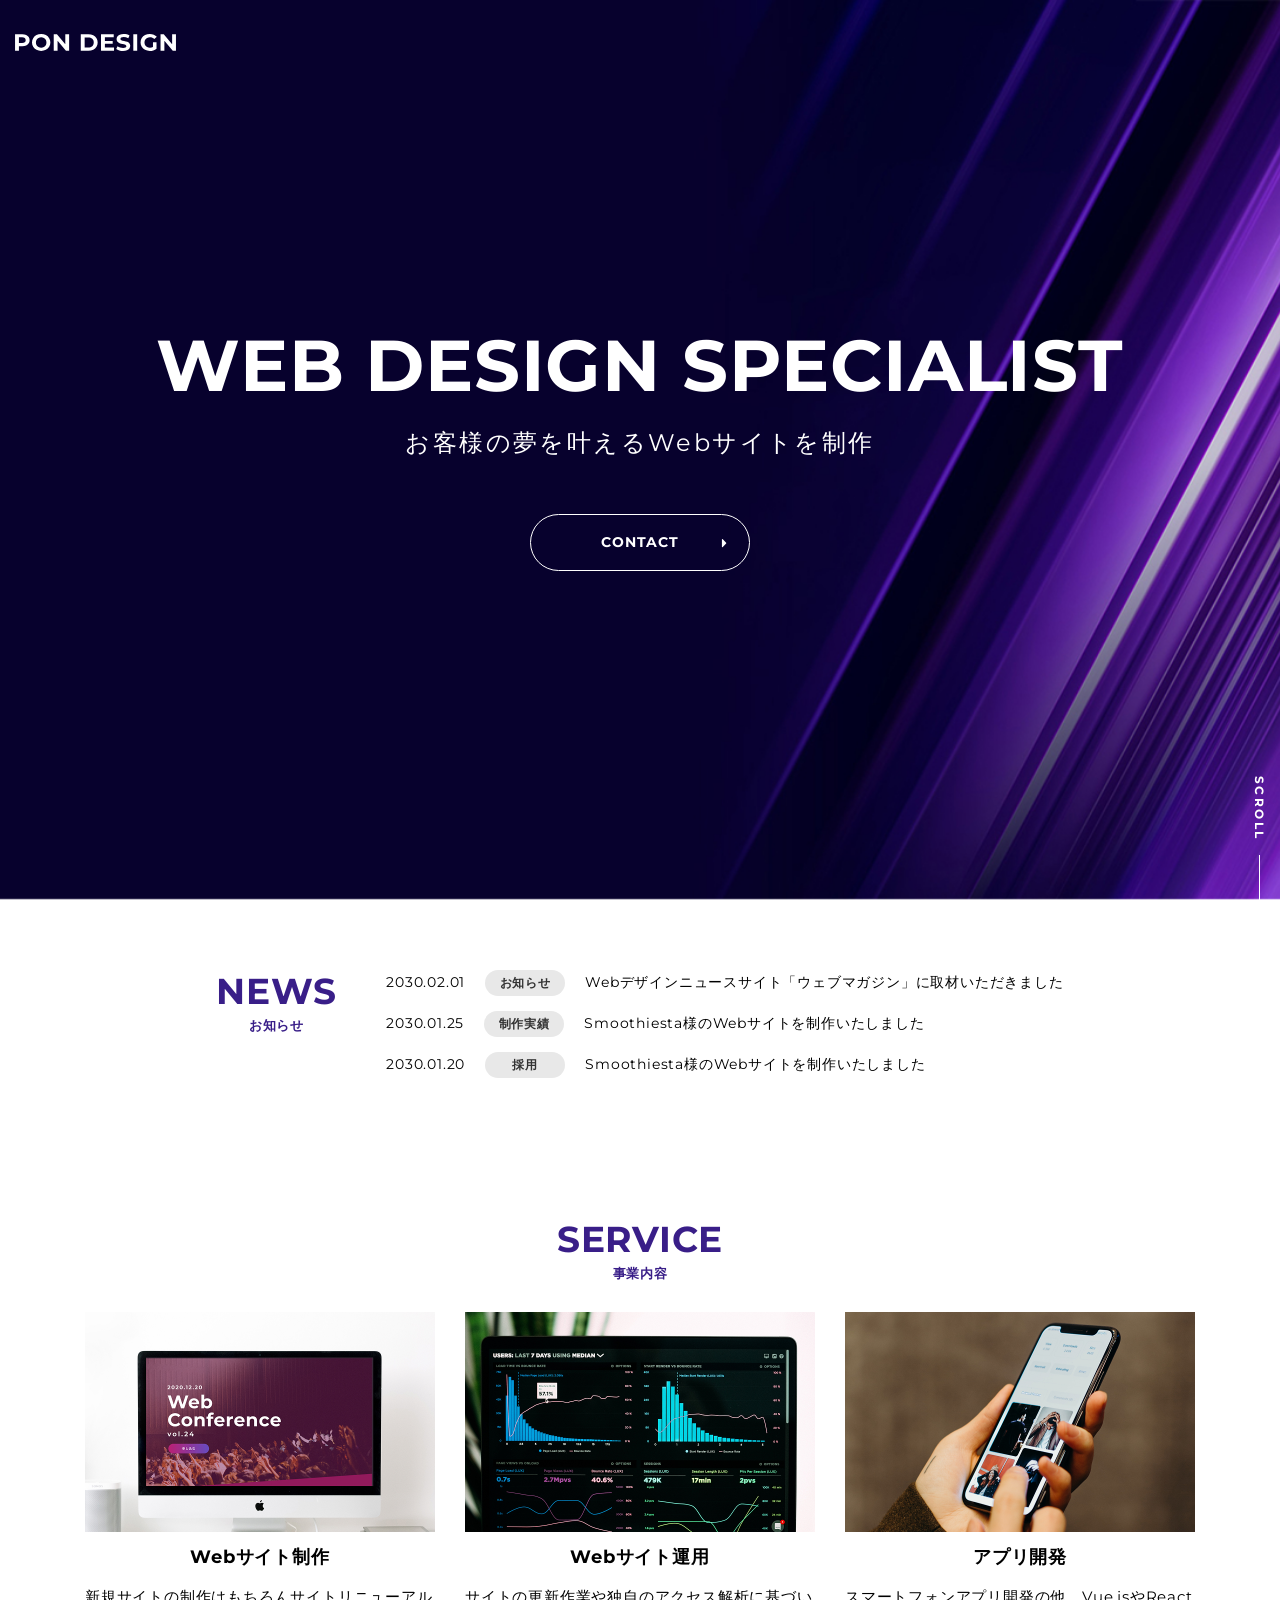
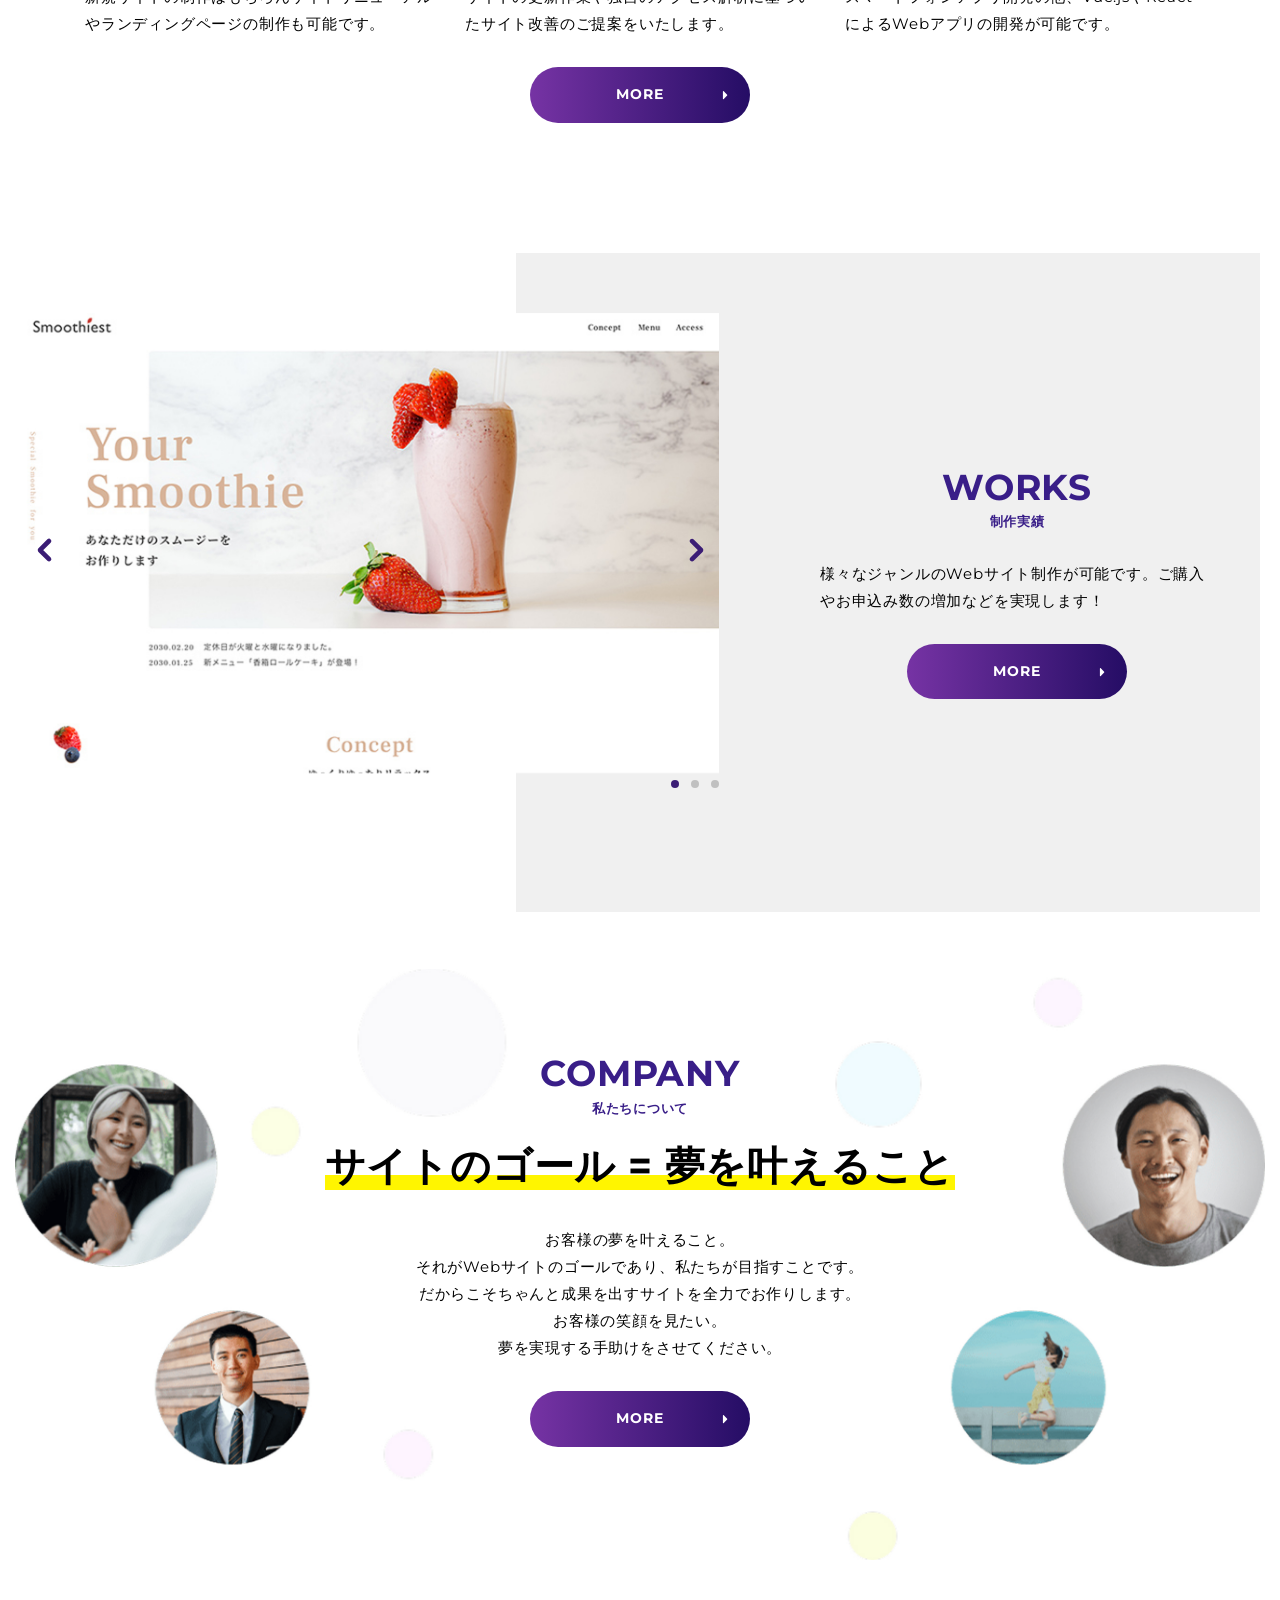
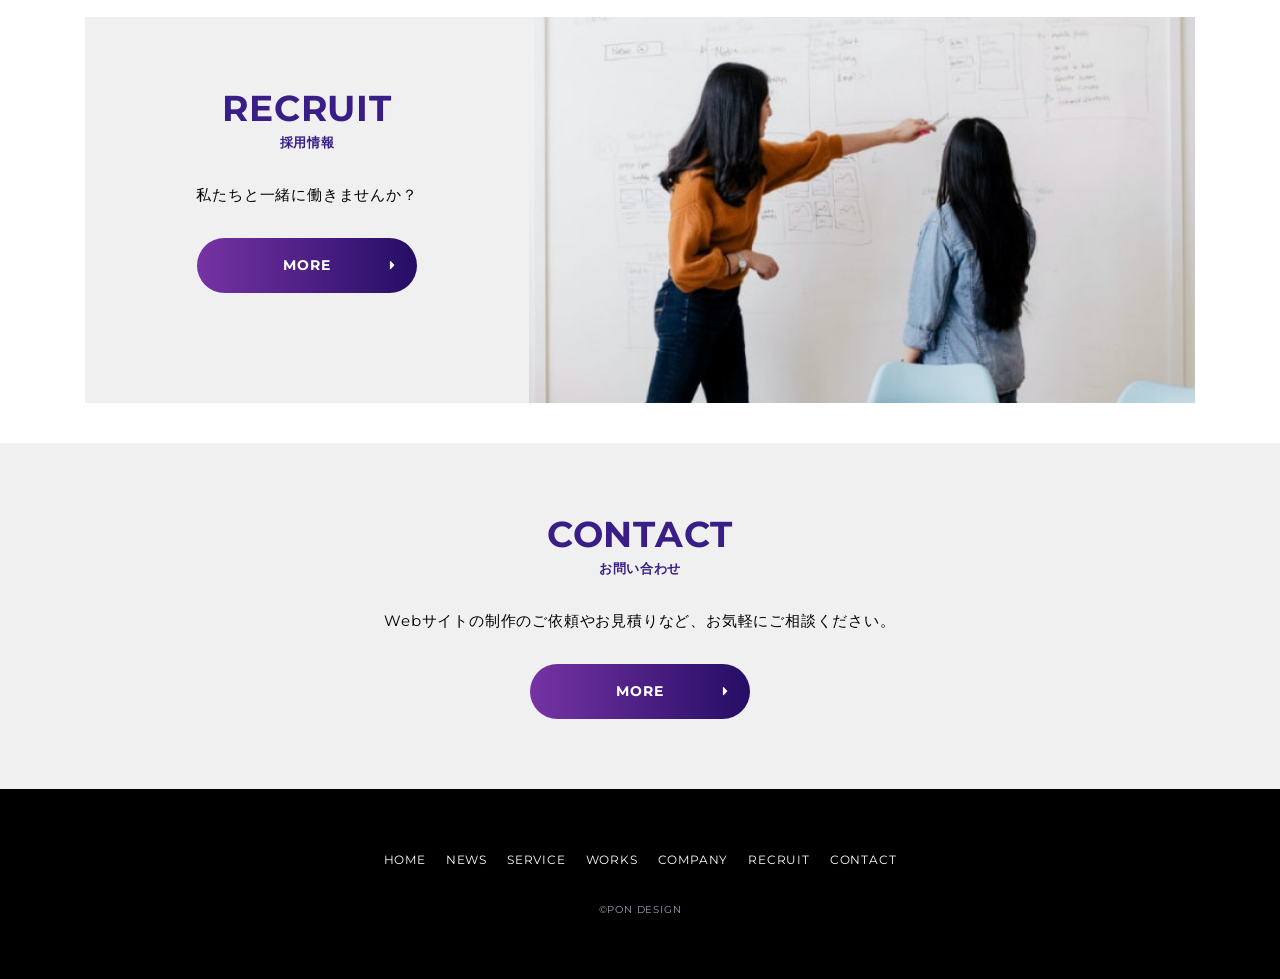
==== commit 347bd621: "“jsによるハンバーガーメニューのアクセシビリティの強化”" ====
--- a/index.html
+++ b/index.html
@@ -17,13 +17,13 @@
     <header class="p-header l-header">
         <div class="p-header__inner l-inner">
             <div class="p-header__content">
-                <div class="p-header-logo">
+                <h1 class="p-header-logo">
                     <a class="p-header-logo__link" href="index.html">
                         <img class="p-header-logo__img c-img" src="img/icon/logo.svg" alt="pon design">
                     </a>
-                </div>
-                <div class="p-header__nav-wrap">
-                    <nav class="p-header-nav" aria-label="グローバルナビゲーション">
+                </h1>
+                <div class="p-header__nav-wrap" hidden>
+                    <nav id="global-nav" class="p-header-nav" aria-label="グローバルナビゲーション">
                         <ul class="p-header-nav__list">
                             <li class="p-header-nav__item"><a href="news-list.html" class="p-header-nav__link">news</a>
                             </li>
@@ -105,45 +105,38 @@
                 </div>
                 <ul class="p-service__list">
                     <li class="p-service__item">
-                        <a href="service-detail.html" class="p-service__link">
-                            <div class="p-service__thumb">
-                                <img class="c-img p-service__img" src="img/photo/service01.jpg"
-                                    alt="制作したWEBサイトが表示されたデスクトップパソコン" width="350" height="220" loading="lazy"
-                                    decoding="async">
-                            </div>
-                            <div class="p-service__body">
-                                <h3 class="p-service__title">Webサイト制作</h3>
-                                <p class="p-service__desc">新規サイトの制作はもちろんサイトリニューアルやランディングページの制作も可能です。</p>
-                            </div>
-                        </a>
+                        <div class="p-service__thumb">
+                            <img class="c-img p-service__img" src="img/photo/service01.jpg"
+                                alt="制作したWEBサイトが表示されたデスクトップパソコン" width="350" height="220" loading="lazy"
+                                decoding="async">
+                        </div>
+                        <div class="p-service__body">
+                            <h3 class="p-service__title">Webサイト制作</h3>
+                            <p class="p-service__desc">新規サイトの制作はもちろんサイトリニューアルやランディングページの制作も可能です。</p>
+                        </div>
                     </li>
                     <li class="p-service__item">
-                        <a href="service-detail.html" class="p-service__link">
-                            <div class="p-service__thumb">
-                                <img class="c-img p-service__img" src="img/photo/service02.jpg"
-                                    alt="アクセス解析のグラフやデータが表示された画面" width="350" height="220" loading="lazy"
-                                    decoding="async">
-                            </div>
-                            <div class="p-service__body">
-                                <h3 class="p-service__title">Webサイト運用</h3>
-                                <p class="p-service__desc">サイトの更新作業や独自のアクセス解析に基づいたサイト改善のご提案をいたします。</p>
-                            </div>
-                        </a>
+                        <div class="p-service__thumb">
+                            <img class="c-img p-service__img" src="img/photo/service02.jpg" alt="アクセス解析のグラフやデータが表示された画面"
+                                width="350" height="220" loading="lazy" decoding="async">
+                        </div>
+                        <div class="p-service__body">
+                            <h3 class="p-service__title">Webサイト運用</h3>
+                            <p class="p-service__desc">サイトの更新作業や独自のアクセス解析に基づいたサイト改善のご提案をいたします。</p>
+                        </div>
                     </li>
                     <li class="p-service__item">
-                        <a href="service-detail.html" class="p-service__link">
-                            <div class="p-service__thumb">
-                                <img class="c-img p-service__img" src="img/photo/service03.jpg"
-                                    alt="スマートフォンでアプリを操作している手元" width="350" height="220" loading="lazy" decoding="async">
-                            </div>
-                            <div class="p-service__body">
-                                <h3 class="p-service__title">アプリ開発</h3>
-                                <p class="p-service__desc">スマートフォンアプリ開発の他、Vue.jsやReactによるWebアプリの開発が可能です。</p>
-                            </div>
-                        </a>
+                        <div class="p-service__thumb">
+                            <img class="c-img p-service__img" src="img/photo/service03.jpg" alt="スマートフォンでアプリを操作している手元"
+                                width="350" height="220" loading="lazy" decoding="async">
+                        </div>
+                        <div class="p-service__body">
+                            <h3 class="p-service__title">アプリ開発</h3>
+                            <p class="p-service__desc">スマートフォンアプリ開発の他、Vue.jsやReactによるWebアプリの開発が可能です。</p>
+                        </div>
                     </li>
                 </ul>
-                <div class="u-flex-center u-mt-30">
+                <div class=" u-mt-30">
                     <a href="service-list.html" class="c-btn">more</a>
                 </div>
             </div>
@@ -182,7 +175,7 @@
                         </div>
                         <div class="p-works__body">
                             <p class="p-works__desc">様々なジャンルのWebサイト制作が可能です。ご購入やお申込み数の増加などを実現します！</p>
-                            <div class="u-flex-center u-mt-30">
+                            <div class=" u-mt-30">
                                 <a href="works-list.html" class="c-btn">more</a>
                             </div>
                         </div>
@@ -202,7 +195,7 @@
                     お客様の夢を叶えること。<br>それがWebサイトのゴールであり、<br class="u-sp-only">私たちが目指すことです。<br>だからこそちゃんと成果を出すサイトを<br
                         class="u-sp-only">全力でお作りします。<br>お客様の笑顔を見たい。<br>夢を実現する手助けをさせてください。
                 </p>
-                <div class="u-flex-center u-mt-30">
+                <div class=" u-mt-30">
                     <a href="company.html" class="c-btn">more</a>
                 </div>
             </div>
@@ -221,7 +214,7 @@
                         </h2>
                     </div>
                     <p class="p-recruit__desc">私たちと一緒に働きませんか？</p>
-                    <div class="u-flex-center u-mt-30">
+                    <div class=" u-mt-30">
                         <a href="company.html" class="c-btn">more</a>
                     </div>
                 </div>
@@ -236,7 +229,7 @@
                     </h2>
                 </div>
                 <p class="p-contact__desc">Webサイトの制作のご依頼やお見積りなど、お気軽にご相談ください。</p>
-                <div class="u-flex-center u-mt-30">
+                <div class="u-mt-30">
                     <a href="contact.html" class="c-btn">more</a>
                 </div>
             </div>
@@ -263,7 +256,8 @@
             <small class="p-footer__copyright">&copy;pon design</small>
         </div>
     </footer>
-    <button type="button" class="c-btn-top js-btn-top"></button>
+    <button type="button" class="c-btn-top js-btn-top" aria-label="ページトップへ戻る">
+    </button>
     <script src="https://code.jquery.com/jquery-3.7.1.min.js"
         integrity="sha256-/JqT3SQfawRcv/BIHPThkBvs0OEvtFFmqPF/lYI/Cxo=" crossorigin="anonymous"></script>
     <script src="https://cdn.jsdelivr.net/npm/swiper@11/swiper-bundle.min.js"></script>
--- a/css/style.css
+++ b/css/style.css
@@ -506,6 +506,7 @@
 
 .c-btn {
   display: block;
+  margin: 0 auto;
   position: relative;
   border-radius: 50px;
   padding: 1.125rem 0;
@@ -1100,8 +1101,6 @@
   transform: translateY(-100%);
   z-index: 2;
   transition: transform 0.3s ease;
-  visibility: hidden;
-  pointer-events: none;
 }
 @media screen and (min-width: 1024px) {
   .p-header__nav-wrap {
@@ -1110,6 +1109,11 @@
     visibility: visible;
     pointer-events: auto;
   }
+}
+.p-header__nav-wrap[hidden] {
+  display: block;
+  visibility: hidden;
+  pointer-events: none;
 }
 .p-header__nav-wrap.is-active {
   transform: translateY(0);
@@ -1575,11 +1579,6 @@
   }
 }
 
-.u-flex-center {
-  display: flex !important;
-  justify-content: center !important;
-}
-
 .u-mt-30 {
   margin-top: 1.875rem !important;
 }
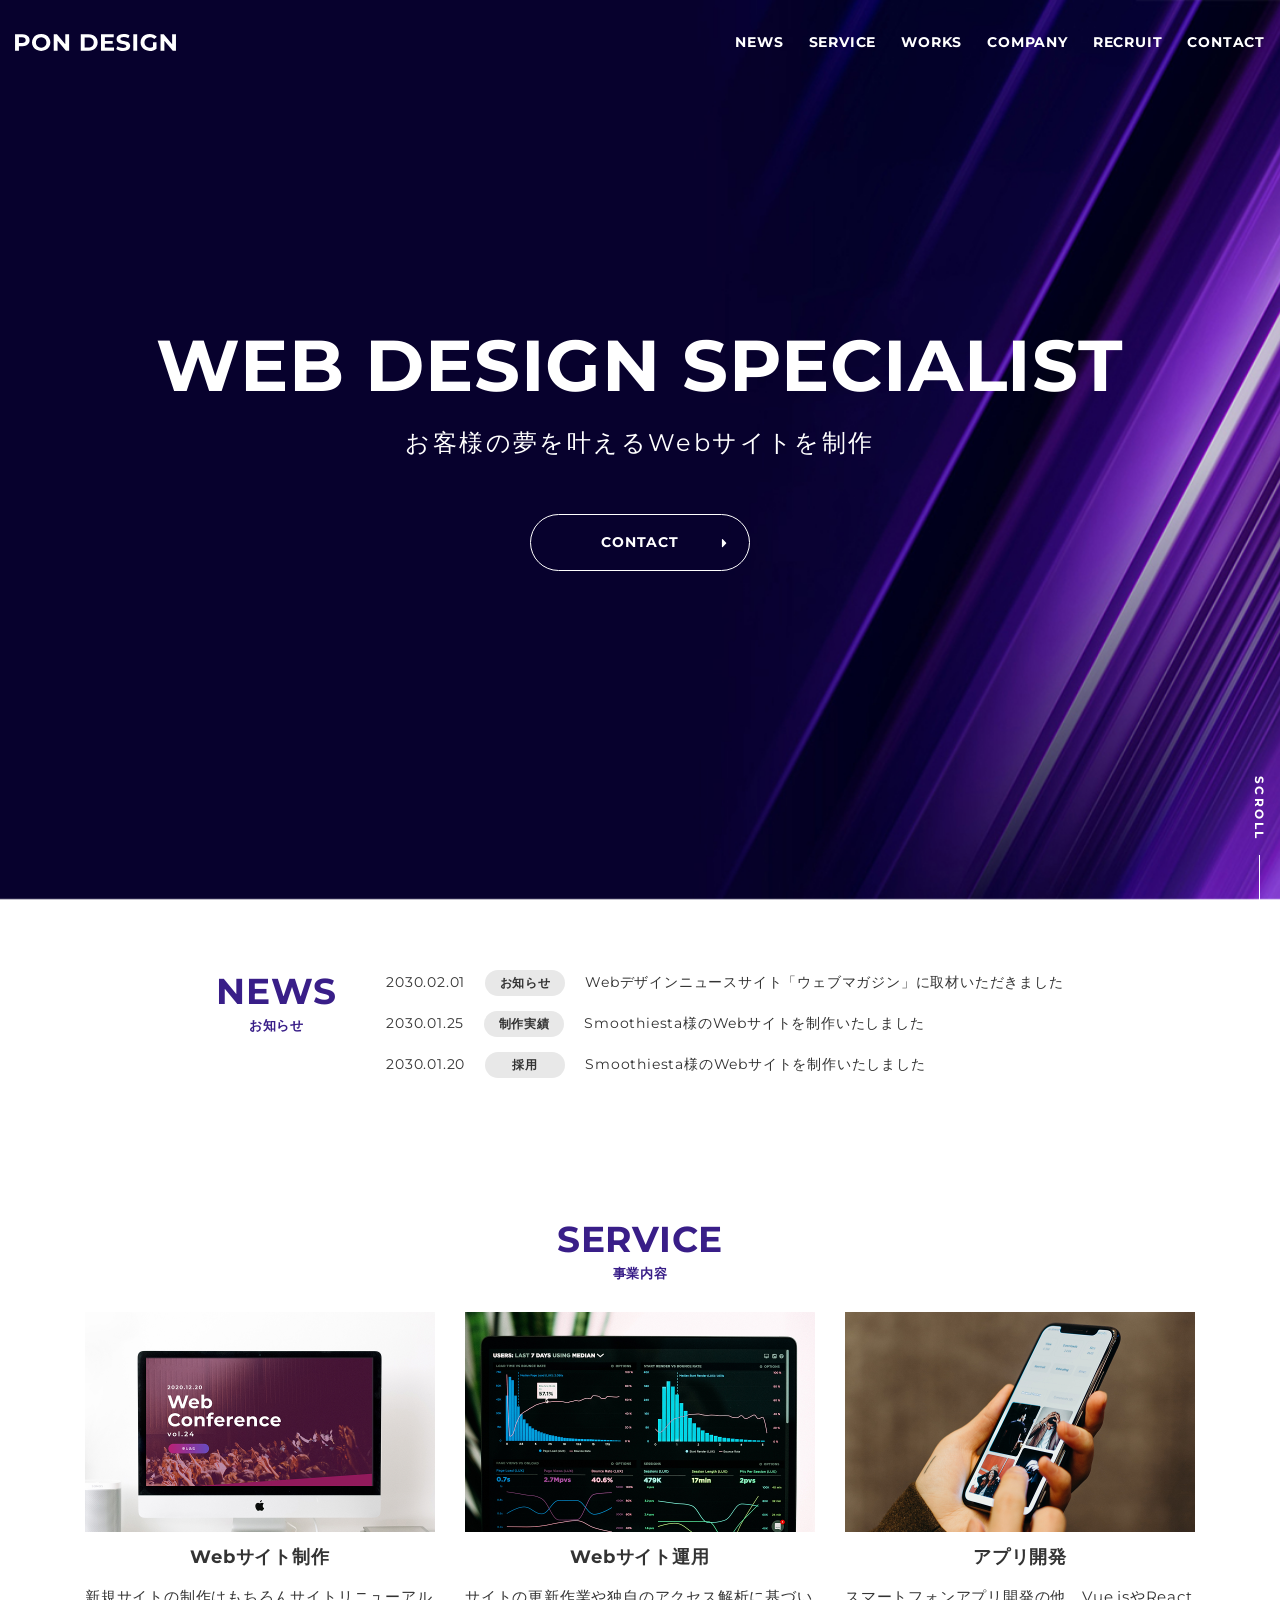
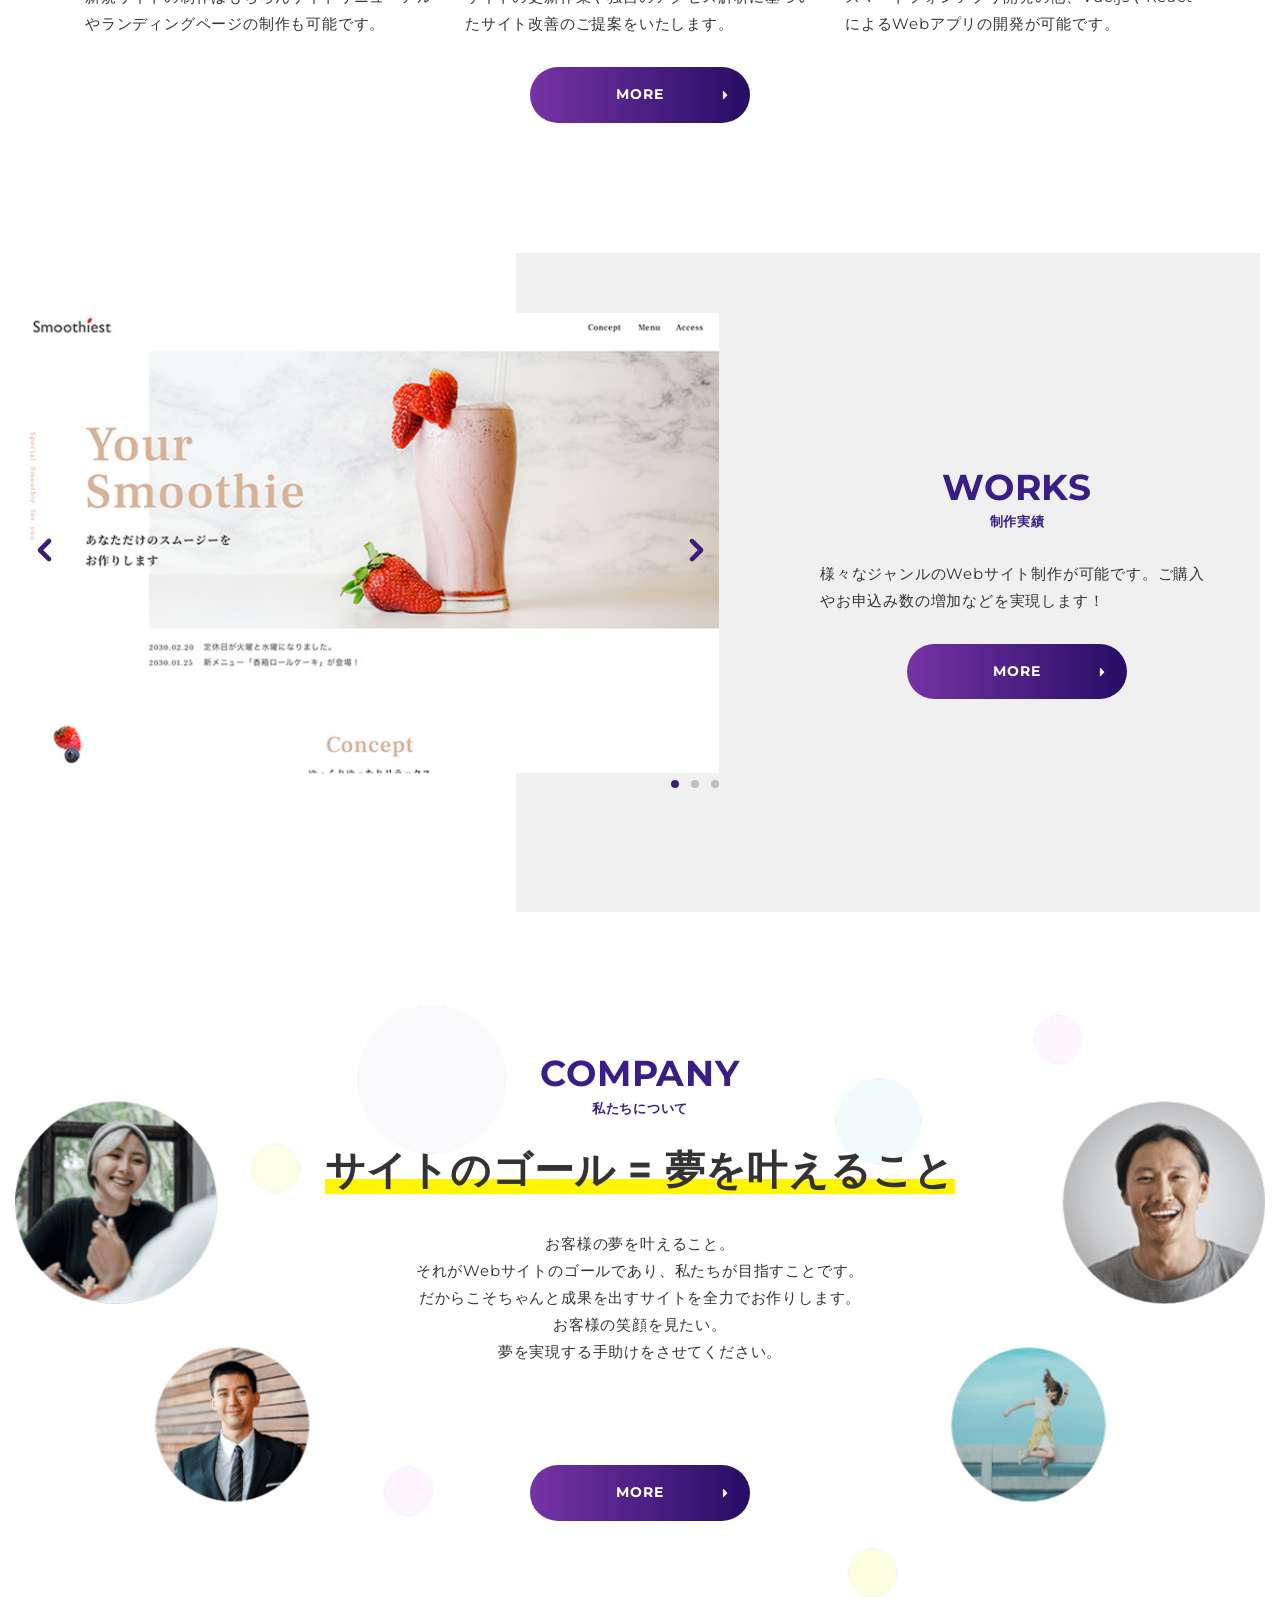
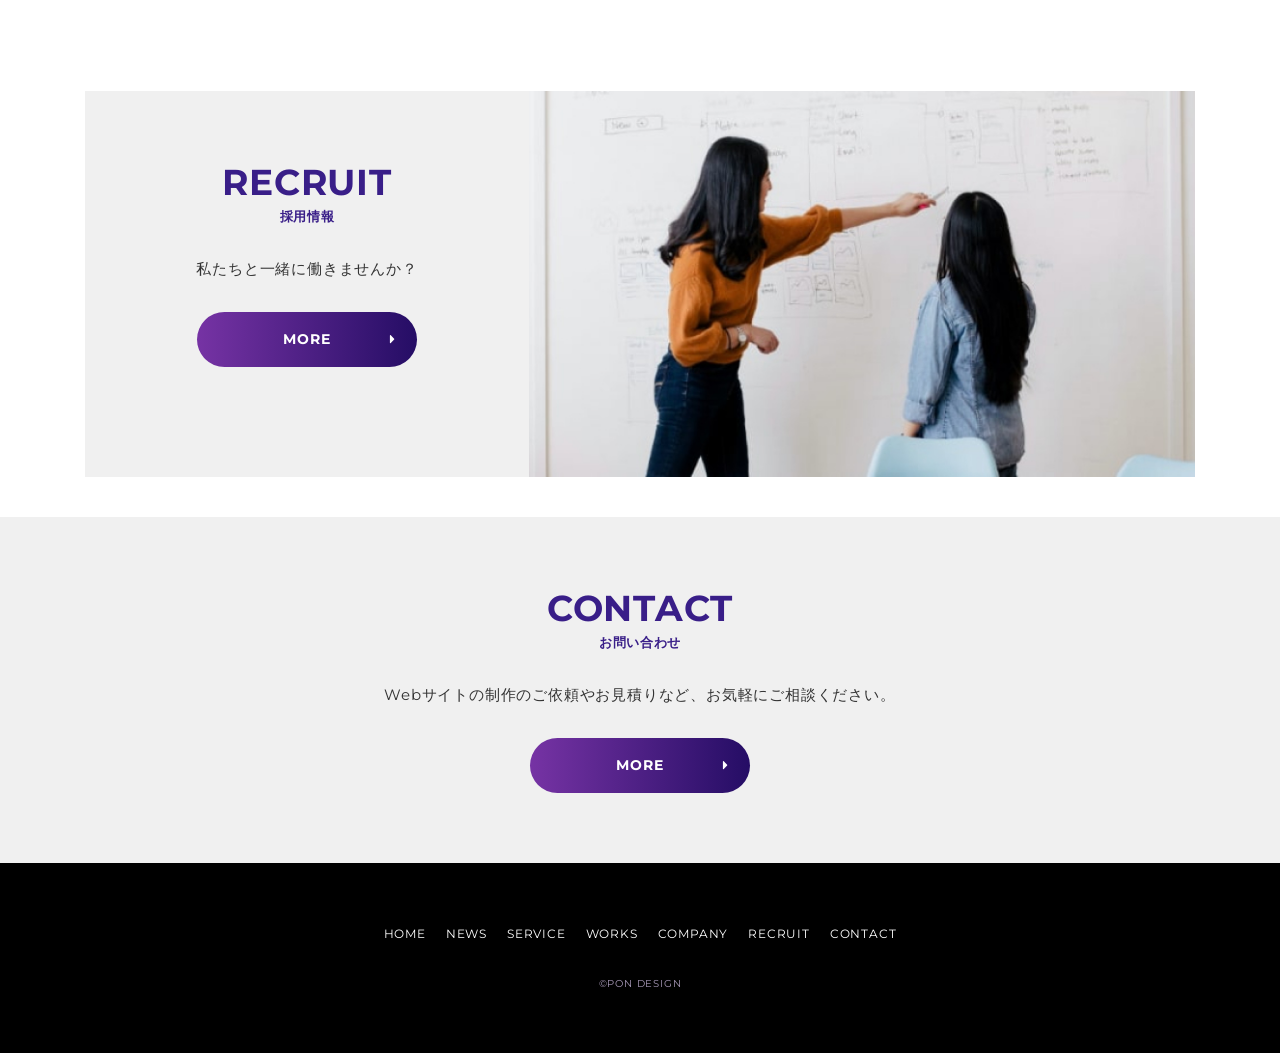
==== commit fb1dfca0: "“contact、company、recruitページの完成”" ====
--- a/index.html
+++ b/index.html
@@ -4,7 +4,7 @@
 <head>
     <meta charset="UTF-8">
     <meta name="viewport" content="width=device-width, initial-scale=1.0">
-    <title>Document</title>
+    <title>Pon Design</title>
     <link rel="preconnect" href="https://fonts.googleapis.com">
     <link rel="preconnect" href="https://fonts.gstatic.com" crossorigin>
     <link href="https://fonts.googleapis.com/css2?family=Montserrat:ital,wght@0,100..900;1,100..900&display=swap"
@@ -22,7 +22,7 @@
                         <img class="p-header-logo__img c-img" src="img/icon/logo.svg" alt="pon design">
                     </a>
                 </h1>
-                <div class="p-header__nav-wrap" hidden>
+                <div class="p-header__nav-wrap">
                     <nav id="global-nav" class="p-header-nav" aria-label="グローバルナビゲーション">
                         <ul class="p-header-nav__list">
                             <li class="p-header-nav__item"><a href="news-list.html" class="p-header-nav__link">news</a>
@@ -183,20 +183,22 @@
                 </div>
             </div>
         </section>
-        <section class="p-company l-section--lg">
-            <div class="p-company__inner l-inner--wide">
-                <div class="p-company__heading">
-                    <h2 class="c-title-primary">company
-                        <span class="c-title-primary__sub">私たちについて</span>
-                    </h2>
-                </div>
-                <p class="p-company__goal">サイトのゴール =<br class="u-sp-only"> 夢を叶えること</p>
-                <p class="p-company__desc">
-                    お客様の夢を叶えること。<br>それがWebサイトのゴールであり、<br class="u-sp-only">私たちが目指すことです。<br>だからこそちゃんと成果を出すサイトを<br
-                        class="u-sp-only">全力でお作りします。<br>お客様の笑顔を見たい。<br>夢を実現する手助けをさせてください。
-                </p>
-                <div class=" u-mt-30">
-                    <a href="company.html" class="c-btn">more</a>
+        <section class="p-message l-section--lg">
+            <div class="p-message__concept">
+                <div class="p-message__inner l-inner--wide u-text-center">
+                    <div class="p-message__heading">
+                        <h2 class="c-title-primary">company
+                            <span class="c-title-primary__sub">私たちについて</span>
+                        </h2>
+                    </div>
+                    <p class="p-message__goal">サイトのゴール =<br class="u-sp-only"> 夢を叶えること</p>
+                    <p class="p-message__desc">
+                        お客様の夢を叶えること。<br>それがWebサイトのゴールであり、<br class="u-sp-only">私たちが目指すことです。<br>だからこそちゃんと成果を出すサイトを<br
+                            class="u-sp-only">全力でお作りします。<br>お客様の笑顔を見たい。<br>夢を実現する手助けをさせてください。
+                    </p>
+                    <div class=" u-mt-30">
+                        <a href="company.html" class="c-btn">more</a>
+                    </div>
                 </div>
             </div>
         </section>
@@ -215,20 +217,20 @@
                     </div>
                     <p class="p-recruit__desc">私たちと一緒に働きませんか？</p>
                     <div class=" u-mt-30">
-                        <a href="company.html" class="c-btn">more</a>
-                    </div>
-                </div>
-            </div>
-        </section>
-        <section class="p-contact l-section--lg">
-            <div class="p-contact__inner l-inner">
-                <div class="p-contact__heading">
+                        <a href="recruit.html" class="c-btn">more</a>
+                    </div>
+                </div>
+            </div>
+        </section>
+        <section class="p-footer-contact l-section--lg">
+            <div class="p-footer-contact__inner l-inner">
+                <div class="p-footer-contact__heading">
                     <h2 class="c-title-primary">
                         contact
                         <span class="c-title-primary__sub">お問い合わせ</span>
                     </h2>
                 </div>
-                <p class="p-contact__desc">Webサイトの制作のご依頼やお見積りなど、お気軽にご相談ください。</p>
+                <p class="p-footer-contact__desc">Webサイトの制作のご依頼やお見積りなど、お気軽にご相談ください。</p>
                 <div class="u-mt-30">
                     <a href="contact.html" class="c-btn">more</a>
                 </div>
--- a/css/style.css
+++ b/css/style.css
@@ -23,6 +23,11 @@
   letter-spacing: 0.05em;
   overflow-x: hidden;
   box-sizing: border-box;
+  color: #333;
+}
+
+body.is-menu-open {
+  overflow: hidden;
 }
 
 /*! destyle.css v4.0.1 | MIT License | https://github.com/nicolas-cusan/destyle.css */
@@ -594,6 +599,12 @@
   box-shadow: 0 4px 12px rgba(0, 0, 0, 0.2);
 }
 
+.c-video {
+  width: 100%;
+  height: 100%;
+  object-fit: cover;
+}
+
 .p-fv-home {
   position: relative;
   background-image: url(../../../img/photo/hero-home-sp.jpg);
@@ -957,28 +968,32 @@
   height: 0.5rem;
 }
 
-.p-company {
+@media screen and (min-width: 1024px) {
+  .p-message {
+    padding: 0;
+  }
+}
+.p-message__concept {
   position: relative;
   background-image: url(../../../img/photo/company-bg-sp.png);
-}
-@media screen and (min-width: 1024px) {
-  .p-company {
+  text-align: center;
+  isolation: isolate;
+}
+@media screen and (min-width: 1024px) {
+  .p-message__concept {
+    background-image: none;
     padding-top: 6.25rem;
     padding-bottom: 8.125rem;
-    background-image: none;
-  }
-}
-.p-company::before {
+  }
+}
+.p-message__concept::before {
   background-image: none;
 }
 @media screen and (min-width: 1024px) {
-  .p-company::before {
+  .p-message__concept::before {
     position: absolute;
-    top: 0;
-    right: 0;
-    bottom: 0;
-    left: 0;
-    z-index: 0;
+    z-index: -1;
+    inset: 0;
     margin: 0 auto;
     background-image: url(../../../img/photo/company-bg-cp.jpg);
     background-position: center;
@@ -988,12 +1003,24 @@
     content: "";
   }
 }
-.p-company__inner {
+.p-message__inner {
   position: relative;
   z-index: 1;
-  text-align: center;
-}
-.p-company__goal {
+}
+.p-message__heading {
+  margin-bottom: 2.125rem;
+  color: #391E88;
+  font-size: 1.5rem;
+  line-height: 1;
+  font-weight: bold;
+}
+@media screen and (min-width: 1024px) {
+  .p-message__heading {
+    font-size: 2rem;
+    line-height: 1.8;
+  }
+}
+.p-message__goal {
   display: inline;
   background: linear-gradient(transparent 70%, #FFF500 50%);
   -webkit-box-decoration-break: clone;
@@ -1002,22 +1029,52 @@
   line-height: 1.5;
 }
 @media screen and (min-width: 1024px) {
-  .p-company__goal {
+  .p-message__goal {
     font-size: 2.5rem;
     line-height: 1;
   }
 }
-.p-company__desc {
+.p-message__desc {
   margin-top: 2.5rem;
   font-weight: 400;
   font-size: 0.875rem;
   line-height: 1.8;
 }
 @media screen and (min-width: 1024px) {
-  .p-company__desc {
+  .p-message__desc {
     font-size: 0.9375rem;
     line-height: 1.8;
-  }
+    padding-bottom: 4.375rem;
+  }
+}
+.p-message__ceo {
+  display: flex;
+  flex-direction: column;
+  gap: 1.25rem;
+}
+@media screen and (min-width: 768px) {
+  .p-message__ceo {
+    flex-direction: row;
+    gap: 3.125rem;
+  }
+}
+.p-message__ceo-img {
+  aspect-ratio: 445/330;
+  width: 100%;
+  overflow: hidden;
+}
+@media screen and (min-width: 768px) {
+  .p-message__ceo-img {
+    flex-shrink: 0;
+    width: 40.4545454545%;
+  }
+}
+.p-message__p, .p-message__name {
+  font-stretch: 0.875rem;
+  line-height: 1.8;
+}
+.p-message__p {
+  margin-bottom: 1.6875rem;
 }
 
 .p-recruit {
@@ -1067,21 +1124,130 @@
   }
 }
 
-.p-contact {
-  background-color: #f0f0f0;
-  margin-top: 2.5rem;
+@media screen and (min-width: 1024px) {
+  .p-contact {
+    padding-bottom: 6.875rem;
+  }
 }
 .p-contact__desc {
+  text-align: center;
+  font-size: 0.9375rem;
+  line-height: 1.8;
+  margin-bottom: 1.875rem;
+}
+@media screen and (min-width: 1024px) {
+  .p-contact__desc {
+    margin-bottom: 2.5rem;
+  }
+}
+.p-contact__form {
+  background-color: #F7F7F7;
+  padding: 1.875rem;
+}
+@media screen and (min-width: 1024px) {
+  .p-contact__form {
+    padding-block: 5.625rem;
+    padding-left: 5.625rem;
+    padding-right: 3.75rem;
+  }
+}
+.p-contact__form {
+  display: flex;
+  flex-direction: column;
+  gap: 2.125rem;
+}
+@media screen and (min-width: 1024px) {
+  .p-contact__form {
+    gap: 1.875rem;
+  }
+}
+.p-contact__field {
+  display: flex;
+  flex-direction: column;
+  gap: 0.3125rem;
+}
+.p-contact__label {
+  display: flex;
+  align-items: center;
+  gap: 0.625rem;
+  font-size: 0.9375rem;
+  font-weight: 700;
+  line-height: 1.8;
+}
+.p-contact__required {
+  font-size: 0.75rem;
+  line-height: 1.2;
+  color: #6f42c1;
+  flex-shrink: 0;
+}
+.p-contact__note {
+  font-size: 0.75rem;
+  line-height: 1.2;
+  color: #666;
+}
+.p-contact__radio-group {
+  display: flex;
+  flex-direction: column;
+  gap: 0.3125rem;
+}
+@media screen and (min-width: 1024px) {
+  .p-contact__radio-group {
+    flex-wrap: wrap;
+    flex-direction: row;
+    row-gap: 0.5625rem;
+    column-gap: 2.1875rem;
+  }
+}
+.p-contact__radio {
+  display: flex;
+  align-items: center;
+  gap: 0.3125rem;
   font-size: 0.875rem;
   line-height: 1.8;
-  font-weight: 400;
+}
+@media screen and (min-width: 1024px) {
+  .p-contact__radio {
+    font-size: 0.9375rem;
+    line-height: 1.2;
+  }
+}
+.p-contact__radio input {
+  background-color: #ffffff;
+  border: 1px solid #aaa;
+  width: 0.8125rem;
+  height: 0.8125rem;
+  border-radius: 50%;
+}
+.p-contact__input, .p-contact__select {
+  width: 100%;
+  max-width: 18.75rem;
+  min-height: 2.6875rem;
+  padding-inline: 0.75rem;
+  border: 1px solid #aaa;
+  background-color: #ffffff;
+  font-size: 1rem;
+  line-height: 1.5;
+  border-radius: 5px;
+}
+.p-contact__textarea {
+  width: 100%;
+  min-height: 12.5rem;
+  padding: 0.5rem;
+  border: 1px solid #aaa;
+  resize: vertical;
+  background-color: #ffffff;
+  font-size: 0.9375rem;
+  line-height: 1.8;
+  border-radius: 5px;
+}
+.p-contact__textarea::placeholder {
+  font-weight: bold;
+  font-size: 0.9375rem;
+  line-height: 1.8;
+  color: #757575;
+}
+.p-contact__submit {
   text-align: center;
-}
-@media screen and (min-width: 1024px) {
-  .p-contact__desc {
-    font-size: 0.9375rem;
-    line-height: 1.8;
-  }
 }
 
 .p-header__inner {
@@ -1094,26 +1260,21 @@
 }
 .p-header__nav-wrap {
   position: fixed;
-  top: 0;
-  right: 0;
-  bottom: 0;
-  left: 0;
+  inset: 0;
   transform: translateY(-100%);
   z-index: 2;
   transition: transform 0.3s ease;
+  visibility: hidden;
+  pointer-events: none;
 }
 @media screen and (min-width: 1024px) {
   .p-header__nav-wrap {
     position: static;
     transform: translateY(0);
-    visibility: visible;
+    display: block !important;
+    visibility: visible !important;
     pointer-events: auto;
   }
-}
-.p-header__nav-wrap[hidden] {
-  display: block;
-  visibility: hidden;
-  pointer-events: none;
 }
 .p-header__nav-wrap.is-active {
   transform: translateY(0);
@@ -1579,10 +1740,269 @@
   }
 }
 
+.p-works-list__list {
+  display: grid;
+  grid-template-columns: 1fr;
+  gap: 1.875rem;
+}
+@media screen and (min-width: 768px) {
+  .p-works-list__list {
+    grid-template-columns: 1fr 1fr;
+  }
+}
+@media screen and (min-width: 1024px) {
+  .p-works-list__list {
+    grid-template-columns: 1fr 1fr 1fr;
+  }
+}
+.p-works-list__thumb {
+  margin-bottom: 0.9375rem;
+}
+.p-works-list__title {
+  font-size: 1rem;
+  line-height: 1.8;
+  text-align: center;
+}
+
+.p-about__heading {
+  margin-bottom: 3.125rem;
+  color: #391E88;
+  font-size: 1.5rem;
+  line-height: 1;
+  font-weight: bold;
+  text-align: center;
+}
+@media screen and (min-width: 1024px) {
+  .p-about__heading {
+    margin-bottom: 1.875rem;
+    font-size: 2rem;
+  }
+}
+.p-about__list {
+  padding-bottom: 2.5rem;
+}
+@media screen and (min-width: 1024px) {
+  .p-about__list {
+    padding-bottom: 3.75rem;
+  }
+}
+.p-about__row {
+  display: grid;
+  grid-template-columns: 1fr;
+  gap: 0.3125rem;
+  padding-bottom: 1.25rem;
+  border-bottom: 1px solid #DDDDDD;
+}
+@media screen and (min-width: 768px) {
+  .p-about__row {
+    grid-template-columns: 20% 1fr;
+    padding: 1.875rem 0;
+    padding-left: 0.625rem;
+  }
+}
+.p-about__term {
+  font-weight: bold;
+}
+@media screen and (min-width: 768px) {
+  .p-about__term {
+    font-weight: 400;
+  }
+}
+.p-about__term, .p-about__desc {
+  font-size: 0.9375rem;
+  line-height: 1.8;
+}
+.p-about__map {
+  width: 100%;
+  aspect-ratio: 345/240;
+  overflow: hidden;
+  margin-bottom: 0.3125rem;
+}
+@media screen and (min-width: 1024px) {
+  .p-about__map {
+    aspect-ratio: 1100/400;
+  }
+}
+.p-about__map-link {
+  font-size: 0.875rem;
+  line-height: 1.8;
+  color: #240B6B;
+}
+
+.p-recruit-concept {
+  padding-top: 3.75rem;
+}
+@media screen and (min-width: 1024px) {
+  .p-recruit-concept {
+    padding-top: 5.625rem;
+  }
+}
+.p-recruit-concept__inner {
+  text-align: center;
+}
+.p-recruit-concept__heading {
+  font-weight: bold;
+  font-size: 3rem;
+  line-height: 1.2;
+  color: #391E88;
+  margin-bottom: 0.625rem;
+}
+@media screen and (min-width: 1024px) {
+  .p-recruit-concept__heading {
+    font-size: 4.5rem;
+    line-height: 1;
+  }
+}
+.p-recruit-concept__sub-heading {
+  font-size: 1.125rem;
+  line-height: 1.8;
+  margin-bottom: 1rem;
+}
+@media screen and (min-width: 1024px) {
+  .p-recruit-concept__sub-heading {
+    font-size: 2rem;
+    line-height: 1.8;
+    margin-bottom: 1.25rem;
+  }
+}
+.p-recruit-concept__desc {
+  font-size: 0.9375rem;
+  line-height: 1.8;
+  margin-bottom: 2.5rem;
+}
+@media screen and (min-width: 1024px) {
+  .p-recruit-concept__desc {
+    font-size: 1rem;
+    line-height: 1.8;
+  }
+}
+.p-recruit-concept__img-wrap {
+  width: 100%;
+  clip-path: polygon(0 10%, 100% 0, 100% 90%, 0 100%);
+}
+
+.p-recruit-job__heading {
+  text-align: center;
+  margin-bottom: 1.875rem;
+  color: #391E88;
+  font-size: 1.5rem;
+  line-height: 1;
+  font-weight: bold;
+}
+@media screen and (min-width: 1024px) {
+  .p-recruit-job__heading {
+    font-size: 2rem;
+    margin-bottom: 1.4125rem;
+  }
+}
+.p-recruit-job__content {
+  padding: 1.25rem 1.875rem;
+  border: 1px solid #B067CF;
+}
+@media screen and (min-width: 1024px) {
+  .p-recruit-job__content {
+    padding: 3.75rem 5.9375rem;
+  }
+}
+.p-recruit-job__job-title {
+  font-weight: bold;
+  font-size: 1.25rem;
+  line-height: 1.8;
+  text-align: center;
+  margin-bottom: 1.875rem;
+}
+@media screen and (min-width: 1024px) {
+  .p-recruit-job__job-title {
+    font-size: 1.5rem;
+    line-height: 1.8;
+  }
+}
+.p-recruit-job__row {
+  padding-bottom: 1.25rem;
+  border-bottom: 1px solid #DDDDDD;
+  display: grid;
+  grid-template-columns: 1fr;
+  gap: 0.3125rem;
+}
+@media screen and (min-width: 768px) {
+  .p-recruit-job__row {
+    grid-template-columns: 20% 1fr;
+    padding: 1.875rem 0.625rem;
+  }
+}
+.p-recruit-job__term {
+  font-weight: bold;
+}
+@media screen and (min-width: 768px) {
+  .p-recruit-job__term {
+    font-weight: 400;
+  }
+}
+.p-recruit-job__term, .p-recruit-job__desc {
+  font-size: 0.875rem;
+  line-height: 1.8;
+}
+.p-recruit-job__lead {
+  margin-bottom: 0.625rem;
+}
+.p-recruit-job__requirements {
+  list-style: disc;
+}
+
+.p-company-movie__heading {
+  margin-bottom: 1.875rem;
+  color: #391E88;
+  font-size: 1.5rem;
+  line-height: 1;
+  font-weight: bold;
+  text-align: center;
+}
+@media screen and (min-width: 1024px) {
+  .p-company-movie__heading {
+    margin-bottom: 2.5rem;
+    font-size: 2rem;
+  }
+}
+.p-company-movie__video-wrap {
+  width: 100%;
+  aspect-ratio: 345/194;
+  overflow: hidden;
+}
+@media screen and (min-width: 1024px) {
+  .p-company-movie__video-wrap {
+    aspect-ratio: 1110/624;
+  }
+}
+
+.p-footer-contact {
+  background-color: #f0f0f0;
+  margin-top: 2.5rem;
+}
+.p-footer-contact__desc {
+  font-size: 0.875rem;
+  line-height: 1.8;
+  font-weight: 400;
+  text-align: center;
+}
+@media screen and (min-width: 1024px) {
+  .p-footer-contact__desc {
+    font-size: 0.9375rem;
+    line-height: 1.8;
+  }
+}
+
 .u-mt-30 {
   margin-top: 1.875rem !important;
 }
 
+.u-mt-40 {
+  margin-top: 2.5rem !important;
+}
+
+.u-mb-30 {
+  margin-bottom: 1.875rem !important;
+}
+
 .u-text-center {
   text-align: center;
 }
@@ -1594,4 +2014,17 @@
   .u-sp-only {
     display: none !important;
   }
+}
+
+.u-visually-hidden {
+  position: absolute;
+  width: 1px;
+  height: 1px;
+  padding: 0;
+  margin: -1px;
+  overflow: hidden;
+  white-space: nowrap;
+  border: 0;
+  clip: rect(0 0 0 0);
+  clip-path: inset(50%);
 }/*# sourceMappingURL=style.css.map */
